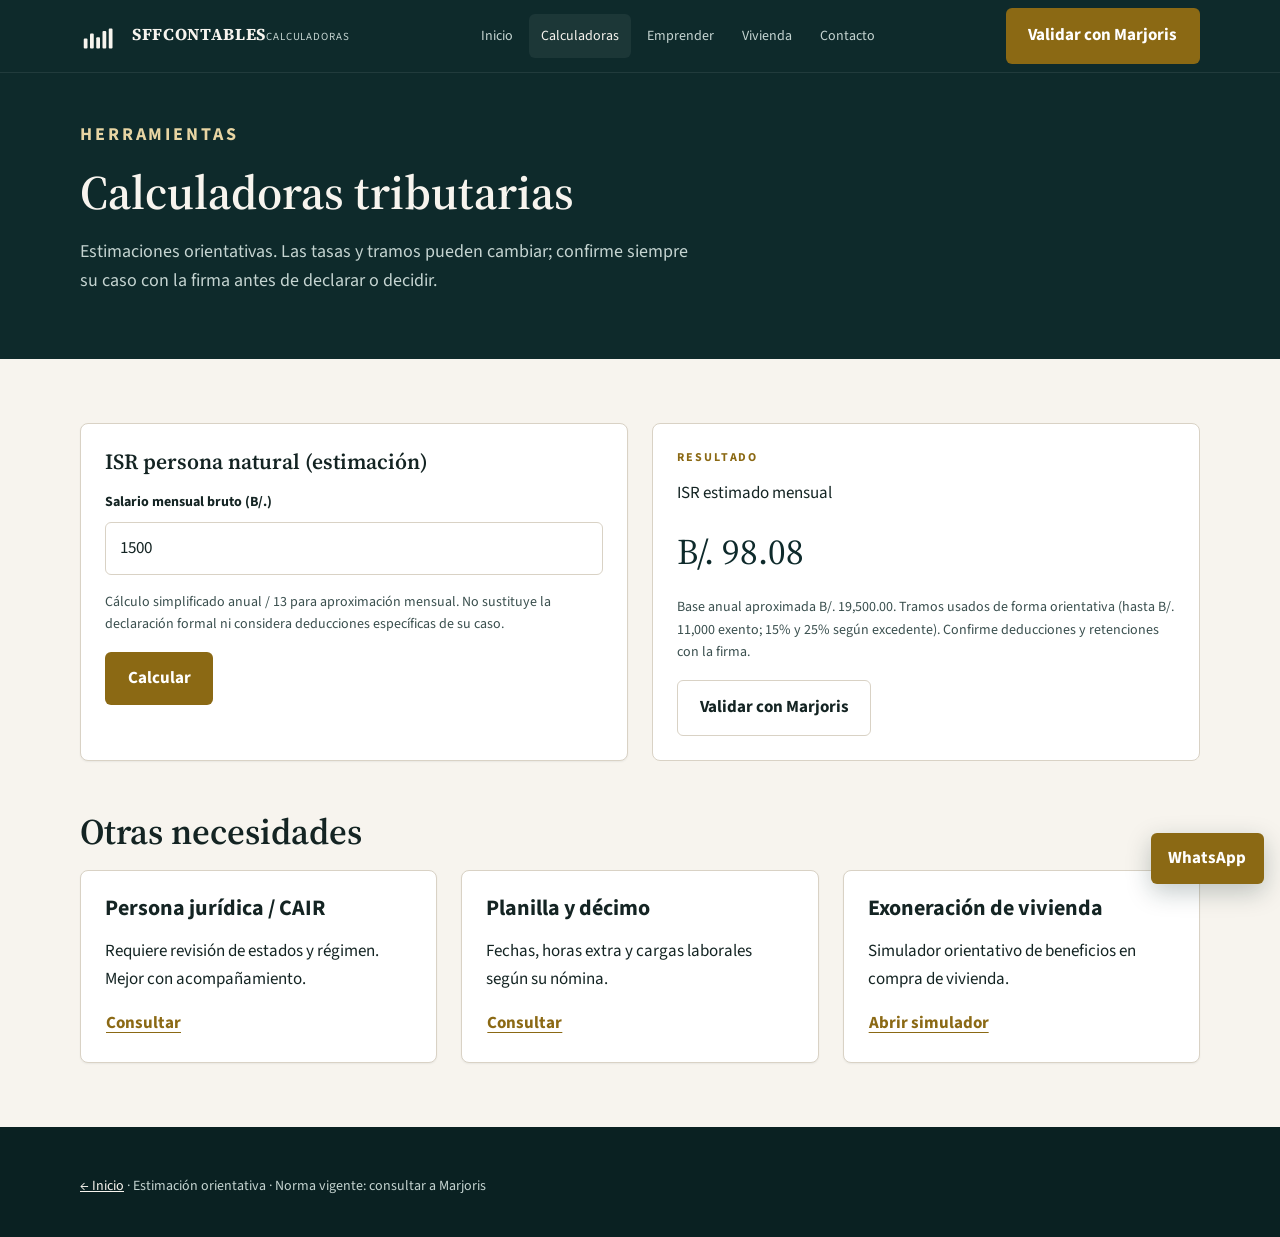
==== calculadoras.html @ c6497ec4 "feat: rediseño lean SFFContables con design system bosque+latón Home firma, herramientas satélite, d" ====
<!DOCTYPE html>
<html lang="es">
<head>
  <meta charset="utf-8">
  <meta name="viewport" content="width=device-width, initial-scale=1">
  <title>Calculadoras tributarias · SFFContables</title>
  <meta name="description" content="Estimaciones orientativas de ISR persona natural y planilla en Panamá. Valide su caso con SFFContables.">
  <meta name="theme-color" content="#0E2A2B">
  <link rel="canonical" href="https://www.sffcontables.com/calculadoras.html">
  <link rel="preconnect" href="https://fonts.googleapis.com">
  <link rel="preconnect" href="https://fonts.gstatic.com" crossorigin>
  <link href="https://fonts.googleapis.com/css2?family=Source+Sans+3:wght@400;600;700&family=Source+Serif+4:wght@600;700&display=swap" rel="stylesheet">
  <link rel="stylesheet" href="css/tokens.css">
  <link rel="stylesheet" href="css/base.css">
  <link rel="stylesheet" href="css/components.css">
</head>
<body>
  <header class="site-header">
    <div class="container site-header__inner">
      <a class="brand" href="index.html">
        <svg class="brand__mark" width="40" height="32" viewBox="0 0 64 48" aria-hidden="true"><rect x="6" y="28" width="6" height="16" rx="1.5" fill="#F7F4EE"/><rect x="16" y="20" width="6" height="24" rx="1.5" fill="#F7F4EE"/><rect x="26" y="26" width="6" height="18" rx="1.5" fill="#F7F4EE"/><rect x="36" y="16" width="6" height="28" rx="1.5" fill="#F7F4EE"/><rect x="46" y="12" width="6" height="32" rx="1.5" fill="#F7F4EE"/></svg>
        <span><span class="brand__name">SFFContables</span><span class="brand__tag">Calculadoras</span></span>
      </a>
      <button type="button" class="nav-toggle" id="menuBtn" aria-label="Abrir menú" aria-expanded="false" aria-controls="siteNav">☰</button>
      <nav id="siteNav" class="site-nav" aria-label="Principal">
        <a href="index.html">Inicio</a>
        <a href="calculadoras.html" aria-current="page">Calculadoras</a>
        <a href="emprender.html">Emprender</a>
        <a href="vivienda.html">Vivienda</a>
        <a href="index.html#contacto">Contacto</a>
      </nav>
      <a class="btn btn--primary header-cta" href="https://wa.me/50767387942?text=Hola%20Marjoris%2C%20quiero%20validar%20una%20estimaci%C3%B3n%20tributaria." target="_blank" rel="noopener">Validar con Marjoris</a>
    </div>
  </header>

  <main>
    <section class="hero" style="padding-block:3rem">
      <div class="container">
        <p class="eyebrow" style="color:var(--color-accent-soft)">Herramientas</p>
        <h1>Calculadoras tributarias</h1>
        <p>Estimaciones orientativas. Las tasas y tramos pueden cambiar; confirme siempre su caso con la firma antes de declarar o decidir.</p>
      </div>
    </section>

    <section class="section">
      <div class="container tool-shell">
        <div class="card">
          <h2 style="font-size:1.35rem">ISR persona natural (estimación)</h2>
          <div class="field">
            <label for="salario">Salario mensual bruto (B/.)</label>
            <input id="salario" class="nums" type="number" min="0" step="50" value="1500">
          </div>
          <p class="disclaimer">Cálculo simplificado anual / 13 para aproximación mensual. No sustituye la declaración formal ni considera deducciones específicas de su caso.</p>
          <button type="button" class="btn btn--primary" id="calcIsr">Calcular</button>
        </div>
        <div class="result-box">
          <p class="eyebrow">Resultado</p>
          <p>ISR estimado mensual</p>
          <p id="isrOut" class="nums">B/. —</p>
          <p id="isrDetail" class="disclaimer"></p>
          <a class="btn btn--ghost" href="https://wa.me/50767387942?text=Hola%20Marjoris%2C%20quiero%20validar%20mi%20estimaci%C3%B3n%20de%20ISR." target="_blank" rel="noopener">Validar con Marjoris</a>
        </div>
      </div>

      <div class="container" style="margin-top:var(--space-7)">
        <h2>Otras necesidades</h2>
        <div class="grid-3">
          <article class="card">
            <h3>Persona jurídica / CAIR</h3>
            <p>Requiere revisión de estados y régimen. Mejor con acompañamiento.</p>
            <a class="btn btn--text" href="https://wa.me/50767387942?text=Hola%20Marjoris%2C%20necesito%20orientaci%C3%B3n%20de%20ISR%20persona%20jur%C3%ADdica." target="_blank" rel="noopener">Consultar</a>
          </article>
          <article class="card">
            <h3>Planilla y décimo</h3>
            <p>Fechas, horas extra y cargas laborales según su nómina.</p>
            <a class="btn btn--text" href="https://wa.me/50767387942?text=Hola%20Marjoris%2C%20necesito%20ayuda%20con%20planilla." target="_blank" rel="noopener">Consultar</a>
          </article>
          <article class="card">
            <h3>Exoneración de vivienda</h3>
            <p>Simulador orientativo de beneficios en compra de vivienda.</p>
            <a class="btn btn--text" href="vivienda.html">Abrir simulador</a>
          </article>
        </div>
      </div>
    </section>
  </main>

  <footer class="site-footer">
    <div class="container">
      <p><a href="index.html">← Inicio</a> · Estimación orientativa · Norma vigente: consultar a Marjoris</p>
    </div>
  </footer>
  <a class="wa-fab" href="https://wa.me/50767387942" target="_blank" rel="noopener" aria-label="WhatsApp">WhatsApp</a>
  <script src="js/main.js" defer></script>
  <script>
    function formatB(n) {
      return "B/. " + n.toLocaleString("es-PA", { minimumFractionDigits: 2, maximumFractionDigits: 2 });
    }
    function isrAnual(renta) {
      if (renta <= 11000) return 0;
      if (renta <= 50000) return (renta - 11000) * 0.15;
      return 5850 + (renta - 50000) * 0.25;
    }
    function calc() {
      const mensual = Number(document.getElementById("salario").value) || 0;
      const anual = mensual * 13;
      const impuesto = isrAnual(anual);
      const mensualEq = impuesto / 13;
      document.getElementById("isrOut").textContent = formatB(mensualEq);
      document.getElementById("isrDetail").textContent =
        "Base anual aproximada " + formatB(anual) + ". Tramos usados de forma orientativa (hasta B/. 11,000 exento; 15% y 25% según excedente). Confirme deducciones y retenciones con la firma.";
    }
    document.getElementById("calcIsr").addEventListener("click", calc);
    document.getElementById("salario").addEventListener("change", calc);
    calc();
  </script>
</body>
</html>
---- css/tokens.css ----
:root {
  /* Alternativa 1 — Bosque institucional */
  --color-primary: #0e2a2b;
  --color-primary-deep: #0a2122;
  --color-primary-soft: #1c4646;
  --color-surface: #f7f4ee;
  --color-surface-elevated: #ffffff;
  --color-ink: #142423;
  --color-ink-muted: #3a4f4e;
  --color-ink-on-primary: #f7f4ee;
  --color-ink-on-primary-muted: #c5d4d1;
  --color-accent: #8b6914;
  --color-accent-hover: #6f5410;
  --color-accent-soft: #e8d5a3;
  --color-border: #d9d2c5;
  --color-success: #1b5e45;
  --color-warning: #8a5a00;
  --color-error: #9b2c2c;
  --color-focus: #8b6914;

  --font-serif: "Source Serif 4", Georgia, "Times New Roman", serif;
  --font-sans: "Source Sans 3", system-ui, -apple-system, "Segoe UI", sans-serif;

  --text-xs: 0.75rem;
  --text-sm: 0.875rem;
  --text-base: 1.0625rem;
  --text-md: 1.125rem;
  --text-lg: 1.375rem;
  --text-xl: 1.75rem;
  --text-2xl: 2.25rem;
  --text-3xl: 3rem;

  --leading-tight: 1.25;
  --leading-body: 1.6;
  --measure: 68ch;

  --space-1: 0.25rem;
  --space-2: 0.5rem;
  --space-3: 0.75rem;
  --space-4: 1rem;
  --space-5: 1.5rem;
  --space-6: 2rem;
  --space-7: 3rem;
  --space-8: 4rem;
  --space-9: 6rem;

  --radius-sm: 6px;
  --radius-md: 8px;
  --shadow-sm: 0 1px 2px rgba(14, 42, 43, 0.06);
  --container: 1120px;
  --header-h: 72px;
  --transition: 180ms ease;
}
---- css/base.css ----
*,
*::before,
*::after {
  box-sizing: border-box;
}

html {
  scroll-behavior: smooth;
}

@media (prefers-reduced-motion: reduce) {
  html {
    scroll-behavior: auto;
  }
  *,
  *::before,
  *::after {
    animation-duration: 0.01ms !important;
    animation-iteration-count: 1 !important;
    transition-duration: 0.01ms !important;
  }
}

body {
  margin: 0;
  font-family: var(--font-sans);
  font-size: var(--text-base);
  line-height: var(--leading-body);
  color: var(--color-ink);
  background: var(--color-surface);
  -webkit-font-smoothing: antialiased;
}

img {
  max-width: 100%;
  height: auto;
  display: block;
}

a {
  color: var(--color-accent);
}

a:hover {
  color: var(--color-accent-hover);
}

:focus-visible {
  outline: 2px solid var(--color-focus);
  outline-offset: 3px;
}

h1,
h2,
h3,
h4 {
  font-family: var(--font-serif);
  font-weight: 600;
  line-height: var(--leading-tight);
  color: var(--color-ink);
  margin: 0 0 var(--space-4);
}

h1 {
  font-size: clamp(2rem, 4vw, var(--text-3xl));
}

h2 {
  font-size: clamp(1.6rem, 3vw, var(--text-2xl));
}

h3 {
  font-size: clamp(1.2rem, 2vw, var(--text-lg));
  font-family: var(--font-sans);
  font-weight: 700;
}

p {
  margin: 0 0 var(--space-4);
  max-width: var(--measure);
}

.nums {
  font-variant-numeric: tabular-nums;
}

.container {
  width: min(100% - 2rem, var(--container));
  margin-inline: auto;
}

.section {
  padding: var(--space-8) 0;
}

.section--tight {
  padding: var(--space-7) 0;
}

.section--dark {
  background: var(--color-primary);
  color: var(--color-ink-on-primary);
}

.section--dark h1,
.section--dark h2,
.section--dark h3 {
  color: var(--color-ink-on-primary);
}

.section--dark p {
  color: var(--color-ink-on-primary-muted);
}

.eyebrow {
  font-size: var(--text-xs);
  letter-spacing: 0.16em;
  text-transform: uppercase;
  font-weight: 700;
  color: var(--color-accent);
  margin-bottom: var(--space-3);
}

.lede {
  font-size: var(--text-md);
  color: var(--color-ink-muted);
}

.sr-only {
  position: absolute;
  width: 1px;
  height: 1px;
  padding: 0;
  margin: -1px;
  overflow: hidden;
  clip: rect(0, 0, 0, 0);
  border: 0;
}

.disclaimer {
  font-size: var(--text-sm);
  color: var(--color-ink-muted);
  max-width: none;
}

.grid-2 {
  display: grid;
  gap: var(--space-5);
}

.grid-3 {
  display: grid;
  gap: var(--space-5);
}

.grid-4 {
  display: grid;
  gap: var(--space-4);
}

@media (min-width: 640px) {
  .grid-2 {
    grid-template-columns: 1fr 1fr;
  }
  .grid-4 {
    grid-template-columns: 1fr 1fr;
  }
}

@media (min-width: 900px) {
  .grid-3 {
    grid-template-columns: repeat(3, 1fr);
  }
  .grid-4 {
    grid-template-columns: repeat(4, 1fr);
  }
}
---- css/components.css ----
/* Header */
.site-header {
  position: sticky;
  top: 0;
  z-index: 40;
  background: var(--color-primary);
  color: var(--color-ink-on-primary);
  border-bottom: 1px solid rgba(255, 255, 255, 0.08);
}

.site-header__inner {
  display: flex;
  align-items: center;
  justify-content: space-between;
  gap: var(--space-4);
  min-height: var(--header-h);
}

.brand {
  display: flex;
  align-items: center;
  gap: var(--space-3);
  text-decoration: none;
  color: inherit;
}

.brand__mark {
  flex-shrink: 0;
}

.brand__name {
  font-family: var(--font-serif);
  font-size: 1.05rem;
  font-weight: 700;
  letter-spacing: 0.04em;
  text-transform: uppercase;
  line-height: 1.1;
}

.brand__tag {
  font-size: 0.68rem;
  letter-spacing: 0.08em;
  text-transform: uppercase;
  color: var(--color-ink-on-primary-muted);
}

.nav-toggle {
  display: inline-flex;
  align-items: center;
  justify-content: center;
  width: 44px;
  height: 44px;
  border: 1px solid rgba(255, 255, 255, 0.25);
  border-radius: 999px;
  background: transparent;
  color: var(--color-ink-on-primary);
  cursor: pointer;
}

.site-nav {
  display: none;
}

.site-nav.is-open {
  display: flex;
  flex-direction: column;
  gap: var(--space-2);
  position: absolute;
  left: 0;
  right: 0;
  top: var(--header-h);
  background: var(--color-primary-deep);
  padding: var(--space-4);
  border-bottom: 1px solid rgba(255, 255, 255, 0.08);
}

.site-nav a {
  color: var(--color-ink-on-primary-muted);
  text-decoration: none;
  padding: var(--space-3);
  border-radius: var(--radius-sm);
  min-height: 44px;
  display: flex;
  align-items: center;
}

.site-nav a:hover,
.site-nav a[aria-current="page"] {
  color: var(--color-ink-on-primary);
  background: rgba(255, 255, 255, 0.06);
}

.header-cta {
  display: none;
}

@media (min-width: 960px) {
  .nav-toggle {
    display: none;
  }
  .site-nav {
    display: flex;
    flex-direction: row;
    align-items: center;
    gap: var(--space-1);
    position: static;
    padding: 0;
    background: transparent;
    border: 0;
  }
  .site-nav a {
    padding: var(--space-2) var(--space-3);
    font-size: var(--text-sm);
  }
  .header-cta {
    display: inline-flex;
  }
}

/* Buttons */
.btn {
  display: inline-flex;
  align-items: center;
  justify-content: center;
  gap: var(--space-2);
  min-height: 48px;
  padding: 0.85rem 1.35rem;
  border-radius: var(--radius-sm);
  font-family: var(--font-sans);
  font-size: var(--text-base);
  font-weight: 700;
  text-decoration: none;
  border: 1px solid transparent;
  cursor: pointer;
  transition: background var(--transition), color var(--transition), border-color var(--transition), transform var(--transition);
}

.btn:active {
  transform: scale(0.98);
}

.btn:disabled,
.btn[aria-disabled="true"] {
  opacity: 0.45;
  pointer-events: none;
}

.btn--primary {
  background: var(--color-accent);
  color: #fff;
}

.btn--primary:hover {
  background: var(--color-accent-hover);
  color: #fff;
}

.btn--secondary {
  background: transparent;
  color: var(--color-ink-on-primary);
  border-color: rgba(247, 244, 238, 0.45);
}

.btn--secondary:hover {
  background: rgba(255, 255, 255, 0.08);
  color: #fff;
}

.btn--ghost {
  background: transparent;
  color: var(--color-ink);
  border-color: var(--color-border);
}

.btn--ghost:hover {
  border-color: var(--color-primary);
  color: var(--color-primary);
}

.btn--text {
  background: transparent;
  color: var(--color-accent);
  min-height: auto;
  padding: 0;
  text-decoration: underline;
  text-underline-offset: 4px;
  font-weight: 700;
}

.btn-row {
  display: flex;
  flex-wrap: wrap;
  gap: var(--space-3);
}

/* Cards */
.card {
  background: var(--color-surface-elevated);
  border: 1px solid var(--color-border);
  border-radius: var(--radius-md);
  padding: var(--space-5);
  box-shadow: var(--shadow-sm);
}

.card h3 {
  margin-top: 0;
}

.card p:last-child {
  margin-bottom: 0;
}

.card--dark {
  background: var(--color-primary-soft);
  border-color: transparent;
  color: var(--color-ink-on-primary);
}

.card--dark h3 {
  color: var(--color-ink-on-primary);
}

.card--dark p {
  color: var(--color-ink-on-primary-muted);
}

.badge {
  display: inline-flex;
  align-items: center;
  gap: var(--space-2);
  padding: 0.35rem 0.75rem;
  border-radius: var(--radius-sm);
  border: 1px solid var(--color-border);
  font-size: var(--text-sm);
  font-weight: 700;
  background: var(--color-surface-elevated);
}

.badge--accent {
  background: var(--color-accent-soft);
  border-color: transparent;
  color: var(--color-primary);
}

.trust-bar {
  display: grid;
  gap: var(--space-4);
  background: var(--color-primary-soft);
  color: var(--color-ink-on-primary);
  padding: var(--space-5) 0;
}

.trust-bar__item strong {
  display: block;
  font-family: var(--font-serif);
  font-size: var(--text-xl);
  font-variant-numeric: tabular-nums;
}

.trust-bar__item span {
  font-size: var(--text-sm);
  color: var(--color-ink-on-primary-muted);
}

@media (min-width: 700px) {
  .trust-bar {
    grid-template-columns: repeat(4, 1fr);
  }
}

/* Forms */
.field {
  display: flex;
  flex-direction: column;
  gap: var(--space-2);
  margin-bottom: var(--space-4);
}

.field label {
  font-size: var(--text-sm);
  font-weight: 700;
}

.field input,
.field select,
.field textarea {
  min-height: 48px;
  padding: 0.75rem 0.9rem;
  border: 1px solid var(--color-border);
  border-radius: var(--radius-sm);
  background: var(--color-surface-elevated);
  color: var(--color-ink);
  font: inherit;
}

.field textarea {
  min-height: 120px;
  resize: vertical;
}

.field input:focus-visible,
.field select:focus-visible,
.field textarea:focus-visible {
  border-color: var(--color-accent);
}

.field--error input,
.field--error select,
.field--error textarea {
  border-color: var(--color-error);
}

.field__error {
  color: var(--color-error);
  font-size: var(--text-sm);
}

/* Accordion */
.accordion {
  border-top: 1px solid var(--color-border);
}

.accordion__item {
  border-bottom: 1px solid var(--color-border);
}

.accordion__trigger {
  width: 100%;
  display: flex;
  justify-content: space-between;
  align-items: center;
  gap: var(--space-4);
  min-height: 56px;
  padding: var(--space-4) 0;
  background: transparent;
  border: 0;
  text-align: left;
  font: inherit;
  font-weight: 700;
  color: var(--color-ink);
  cursor: pointer;
}

.accordion__panel {
  display: none;
  padding: 0 0 var(--space-4);
  color: var(--color-ink-muted);
}

.accordion__panel.is-open {
  display: block;
}

/* Hero */
.hero {
  background: var(--color-primary);
  color: var(--color-ink-on-primary);
  padding: var(--space-8) 0 var(--space-7);
}

.hero__grid {
  display: grid;
  gap: var(--space-7);
  align-items: center;
}

@media (min-width: 900px) {
  .hero__grid {
    grid-template-columns: 1.15fr 0.85fr;
  }
}

.hero h1,
.hero h2,
.hero h3 {
  color: var(--color-ink-on-primary);
}

.hero h1 span {
  color: var(--color-accent-soft);
}

.hero p {
  color: var(--color-ink-on-primary-muted);
  font-size: var(--text-md);
  max-width: var(--measure);
}

.hero-panel {
  background: var(--color-primary-soft);
  border: 1px solid rgba(232, 213, 163, 0.25);
  border-radius: var(--radius-md);
  padding: var(--space-5);
}

.hero-panel__label {
  font-size: var(--text-xs);
  letter-spacing: 0.12em;
  text-transform: uppercase;
  color: var(--color-accent-soft);
  margin-bottom: var(--space-3);
}

.profile {
  display: flex;
  gap: var(--space-5);
  align-items: center;
  flex-wrap: wrap;
}

.profile img {
  width: 140px;
  height: 140px;
  object-fit: cover;
  border-radius: 50%;
  border: 2px solid var(--color-accent-soft);
}

/* Sticky WA */
.wa-fab {
  position: fixed;
  right: 1rem;
  bottom: 1rem;
  z-index: 50;
  display: inline-flex;
  align-items: center;
  gap: var(--space-2);
  min-height: 48px;
  padding: 0.75rem 1.1rem;
  background: var(--color-accent);
  color: #fff !important;
  text-decoration: none;
  font-weight: 700;
  border-radius: var(--radius-sm);
  box-shadow: 0 8px 24px rgba(14, 42, 43, 0.25);
}

.wa-fab:hover {
  background: var(--color-accent-hover);
  color: #fff !important;
}

/* Footer */
.site-footer {
  background: var(--color-primary-deep);
  color: var(--color-ink-on-primary-muted);
  padding: var(--space-7) 0 var(--space-5);
  font-size: var(--text-sm);
}

.site-footer a {
  color: var(--color-ink-on-primary);
}

.site-footer__grid {
  display: grid;
  gap: var(--space-5);
}

@media (min-width: 800px) {
  .site-footer__grid {
    grid-template-columns: 1.4fr 1fr 1fr;
  }
}

.site-footer h3 {
  color: var(--color-ink-on-primary);
  font-size: var(--text-base);
  margin-bottom: var(--space-3);
}

.site-footer ul {
  list-style: none;
  padding: 0;
  margin: 0;
}

.site-footer li {
  margin-bottom: var(--space-2);
}

.site-footer__legal {
  margin-top: var(--space-6);
  padding-top: var(--space-4);
  border-top: 1px solid rgba(255, 255, 255, 0.1);
}

/* Tool UI */
.tool-shell {
  display: grid;
  gap: var(--space-5);
}

@media (min-width: 900px) {
  .tool-shell {
    grid-template-columns: 1fr 1fr;
  }
}

.choice-card {
  text-align: left;
  width: 100%;
  background: var(--color-surface-elevated);
  border: 1px solid var(--color-border);
  border-radius: var(--radius-md);
  padding: var(--space-4);
  cursor: pointer;
  font: inherit;
  color: inherit;
  transition: border-color var(--transition), box-shadow var(--transition);
}

.choice-card:hover,
.choice-card.is-selected {
  border-color: var(--color-accent);
  box-shadow: var(--shadow-sm);
}

.choice-card strong {
  display: block;
  margin-bottom: var(--space-2);
}

.choice-card span {
  color: var(--color-ink-muted);
  font-size: var(--text-sm);
}

.result-box {
  background: var(--color-surface-elevated);
  border: 1px solid var(--color-border);
  border-radius: var(--radius-md);
  padding: var(--space-5);
}

.result-box .nums {
  font-size: var(--text-2xl);
  font-family: var(--font-serif);
  color: var(--color-primary);
}

.case-meta {
  font-size: var(--text-xs);
  letter-spacing: 0.1em;
  text-transform: uppercase;
  font-weight: 700;
  color: var(--color-ink-muted);
  margin-bottom: var(--space-2);
}

.plan-price {
  font-size: var(--text-sm);
  color: var(--color-ink-muted);
  margin-bottom: var(--space-4);
}
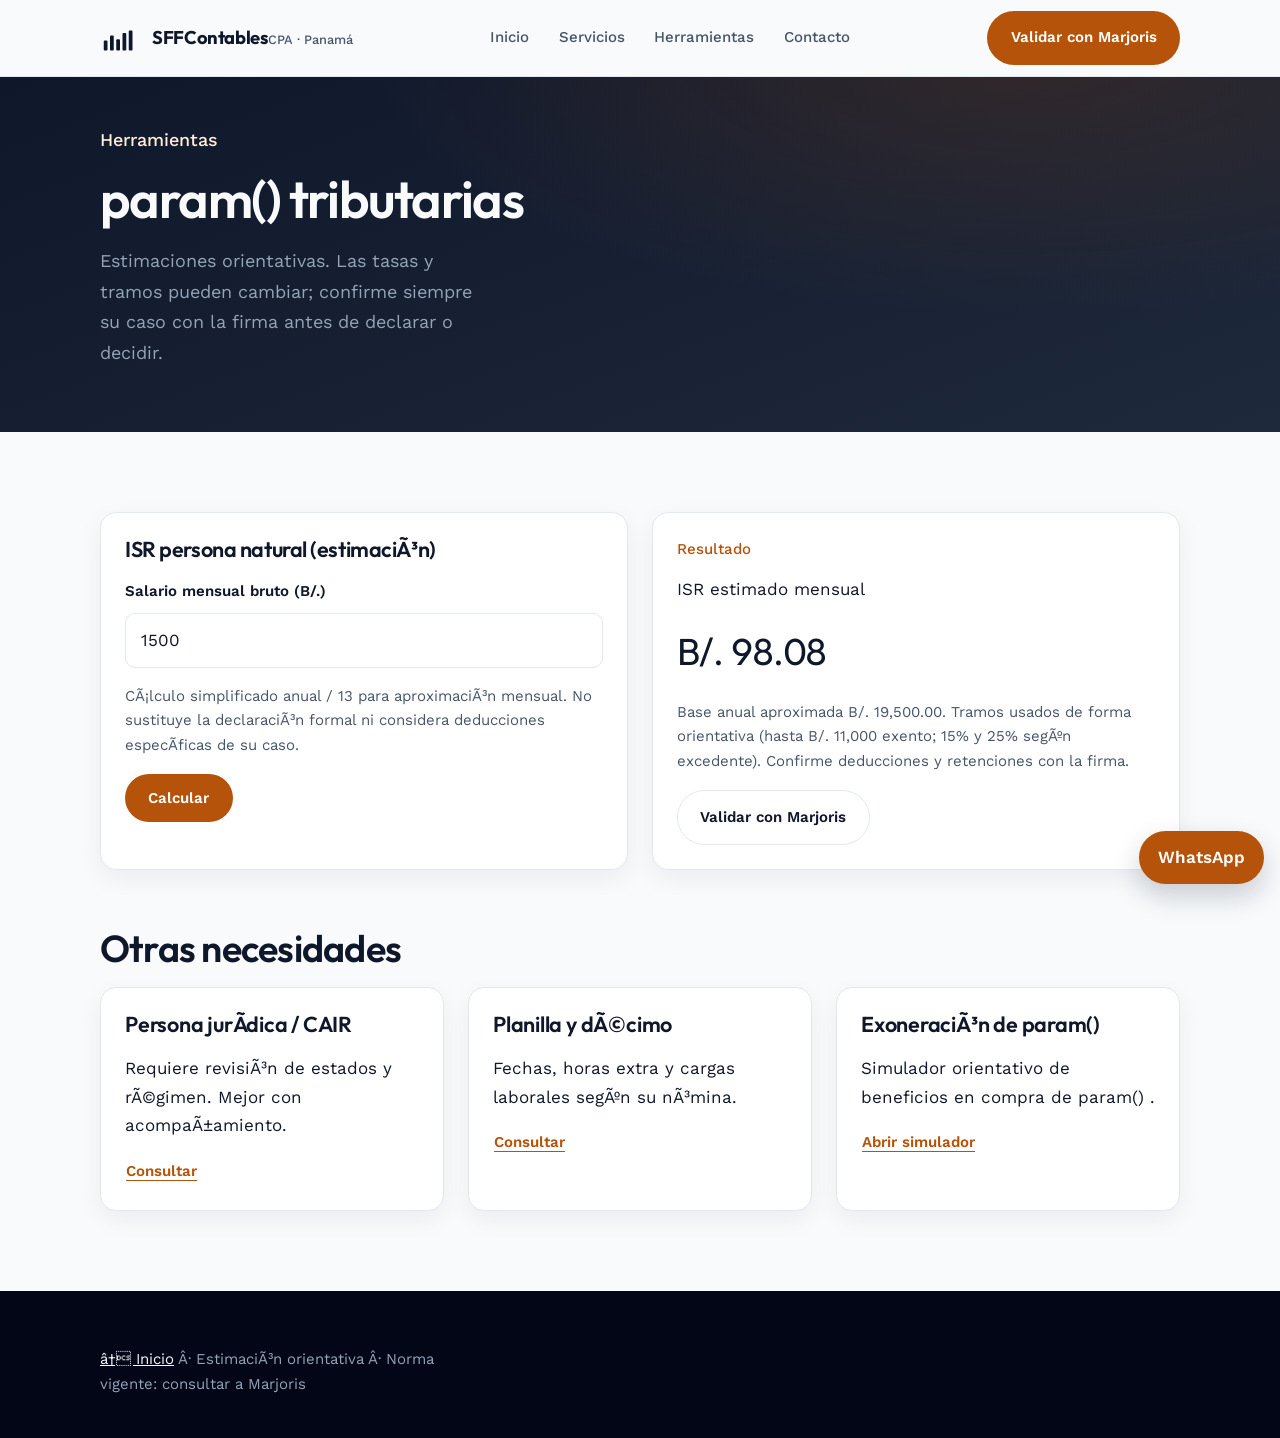
==== commit aeb001b7: "style: paleta marina moderna y tipografía menos densa Navy + ámbar (UI UX Pro Max), Outfit/Work Sans" ====
--- a/calculadoras.html
+++ b/calculadoras.html
@@ -1,15 +1,15 @@
-<!DOCTYPE html>
+﻿<!DOCTYPE html>
 <html lang="es">
 <head>
   <meta charset="utf-8">
   <meta name="viewport" content="width=device-width, initial-scale=1">
-  <title>Calculadoras tributarias · SFFContables</title>
-  <meta name="description" content="Estimaciones orientativas de ISR persona natural y planilla en Panamá. Valide su caso con SFFContables.">
-  <meta name="theme-color" content="#0E2A2B">
-  <link rel="canonical" href="https://www.sffcontables.com/calculadoras.html">
+  <title> param()  tributarias Â· SFFContables</title>
+  <meta name="description" content="Estimaciones orientativas de ISR persona natural y planilla en PanamÃ¡. Valide su caso con SFFContables.">
+  <meta name="theme-color" content="#0F172A">
+  <link rel="canonical" href="https://www.sffcontables.com/ param() .html">
   <link rel="preconnect" href="https://fonts.googleapis.com">
   <link rel="preconnect" href="https://fonts.gstatic.com" crossorigin>
-  <link href="https://fonts.googleapis.com/css2?family=Source+Sans+3:wght@400;600;700&family=Source+Serif+4:wght@600;700&display=swap" rel="stylesheet">
+  <link href="https://fonts.googleapis.com/css2?family=Outfit:wght@500;600;700&family=Work+Sans:wght@400;500;600&display=swap" rel="stylesheet">
   <link rel="stylesheet" href="css/tokens.css">
   <link rel="stylesheet" href="css/base.css">
   <link rel="stylesheet" href="css/components.css">
@@ -18,15 +18,14 @@
   <header class="site-header">
     <div class="container site-header__inner">
       <a class="brand" href="index.html">
-        <svg class="brand__mark" width="40" height="32" viewBox="0 0 64 48" aria-hidden="true"><rect x="6" y="28" width="6" height="16" rx="1.5" fill="#F7F4EE"/><rect x="16" y="20" width="6" height="24" rx="1.5" fill="#F7F4EE"/><rect x="26" y="26" width="6" height="18" rx="1.5" fill="#F7F4EE"/><rect x="36" y="16" width="6" height="28" rx="1.5" fill="#F7F4EE"/><rect x="46" y="12" width="6" height="32" rx="1.5" fill="#F7F4EE"/></svg>
-        <span><span class="brand__name">SFFContables</span><span class="brand__tag">Calculadoras</span></span>
+        <svg class="brand__mark" width="40" height="32" viewBox="0 0 64 48" aria-hidden="true"><rect x="6" y="28" width="6" height="16" rx="1.5" fill="#0F172A"/><rect x="16" y="20" width="6" height="24" rx="1.5" fill="#0F172A"/><rect x="26" y="26" width="6" height="18" rx="1.5" fill="#0F172A"/><rect x="36" y="16" width="6" height="28" rx="1.5" fill="#0F172A"/><rect x="46" y="12" width="6" height="32" rx="1.5" fill="#0F172A"/></svg>
+        <span><span class="brand__name">SFFContables</span><span class="brand__tag">CPA · Panamá</span></span>
       </a>
-      <button type="button" class="nav-toggle" id="menuBtn" aria-label="Abrir menú" aria-expanded="false" aria-controls="siteNav">☰</button>
+      <button type="button" class="nav-toggle" id="menuBtn" aria-label="Abrir menÃº" aria-expanded="false" aria-controls="siteNav">â˜°</button>
       <nav id="siteNav" class="site-nav" aria-label="Principal">
         <a href="index.html">Inicio</a>
-        <a href="calculadoras.html" aria-current="page">Calculadoras</a>
-        <a href="emprender.html">Emprender</a>
-        <a href="vivienda.html">Vivienda</a>
+        <a href="index.html#servicios">Servicios</a>
+        <a href="calculadoras.html">Herramientas</a>
         <a href="index.html#contacto">Contacto</a>
       </nav>
       <a class="btn btn--primary header-cta" href="https://wa.me/50767387942?text=Hola%20Marjoris%2C%20quiero%20validar%20una%20estimaci%C3%B3n%20tributaria." target="_blank" rel="noopener">Validar con Marjoris</a>
@@ -37,7 +36,7 @@
     <section class="hero" style="padding-block:3rem">
       <div class="container">
         <p class="eyebrow" style="color:var(--color-accent-soft)">Herramientas</p>
-        <h1>Calculadoras tributarias</h1>
+        <h1> param()  tributarias</h1>
         <p>Estimaciones orientativas. Las tasas y tramos pueden cambiar; confirme siempre su caso con la firma antes de declarar o decidir.</p>
       </div>
     </section>
@@ -45,18 +44,18 @@
     <section class="section">
       <div class="container tool-shell">
         <div class="card">
-          <h2 style="font-size:1.35rem">ISR persona natural (estimación)</h2>
+          <h2 style="font-size:1.35rem">ISR persona natural (estimaciÃ³n)</h2>
           <div class="field">
             <label for="salario">Salario mensual bruto (B/.)</label>
             <input id="salario" class="nums" type="number" min="0" step="50" value="1500">
           </div>
-          <p class="disclaimer">Cálculo simplificado anual / 13 para aproximación mensual. No sustituye la declaración formal ni considera deducciones específicas de su caso.</p>
+          <p class="disclaimer">CÃ¡lculo simplificado anual / 13 para aproximaciÃ³n mensual. No sustituye la declaraciÃ³n formal ni considera deducciones especÃ­ficas de su caso.</p>
           <button type="button" class="btn btn--primary" id="calcIsr">Calcular</button>
         </div>
         <div class="result-box">
           <p class="eyebrow">Resultado</p>
           <p>ISR estimado mensual</p>
-          <p id="isrOut" class="nums">B/. —</p>
+          <p id="isrOut" class="nums">B/. â€”</p>
           <p id="isrDetail" class="disclaimer"></p>
           <a class="btn btn--ghost" href="https://wa.me/50767387942?text=Hola%20Marjoris%2C%20quiero%20validar%20mi%20estimaci%C3%B3n%20de%20ISR." target="_blank" rel="noopener">Validar con Marjoris</a>
         </div>
@@ -66,19 +65,19 @@
         <h2>Otras necesidades</h2>
         <div class="grid-3">
           <article class="card">
-            <h3>Persona jurídica / CAIR</h3>
-            <p>Requiere revisión de estados y régimen. Mejor con acompañamiento.</p>
+            <h3>Persona jurÃ­dica / CAIR</h3>
+            <p>Requiere revisiÃ³n de estados y rÃ©gimen. Mejor con acompaÃ±amiento.</p>
             <a class="btn btn--text" href="https://wa.me/50767387942?text=Hola%20Marjoris%2C%20necesito%20orientaci%C3%B3n%20de%20ISR%20persona%20jur%C3%ADdica." target="_blank" rel="noopener">Consultar</a>
           </article>
           <article class="card">
-            <h3>Planilla y décimo</h3>
-            <p>Fechas, horas extra y cargas laborales según su nómina.</p>
+            <h3>Planilla y dÃ©cimo</h3>
+            <p>Fechas, horas extra y cargas laborales segÃºn su nÃ³mina.</p>
             <a class="btn btn--text" href="https://wa.me/50767387942?text=Hola%20Marjoris%2C%20necesito%20ayuda%20con%20planilla." target="_blank" rel="noopener">Consultar</a>
           </article>
           <article class="card">
-            <h3>Exoneración de vivienda</h3>
-            <p>Simulador orientativo de beneficios en compra de vivienda.</p>
-            <a class="btn btn--text" href="vivienda.html">Abrir simulador</a>
+            <h3>ExoneraciÃ³n de  param() </h3>
+            <p>Simulador orientativo de beneficios en compra de  param() .</p>
+            <a class="btn btn--text" href=" param() .html">Abrir simulador</a>
           </article>
         </div>
       </div>
@@ -87,7 +86,7 @@
 
   <footer class="site-footer">
     <div class="container">
-      <p><a href="index.html">← Inicio</a> · Estimación orientativa · Norma vigente: consultar a Marjoris</p>
+      <p><a href="index.html">â† Inicio</a> Â· EstimaciÃ³n orientativa Â· Norma vigente: consultar a Marjoris</p>
     </div>
   </footer>
   <a class="wa-fab" href="https://wa.me/50767387942" target="_blank" rel="noopener" aria-label="WhatsApp">WhatsApp</a>
@@ -108,7 +107,7 @@
       const mensualEq = impuesto / 13;
       document.getElementById("isrOut").textContent = formatB(mensualEq);
       document.getElementById("isrDetail").textContent =
-        "Base anual aproximada " + formatB(anual) + ". Tramos usados de forma orientativa (hasta B/. 11,000 exento; 15% y 25% según excedente). Confirme deducciones y retenciones con la firma.";
+        "Base anual aproximada " + formatB(anual) + ". Tramos usados de forma orientativa (hasta B/. 11,000 exento; 15% y 25% segÃºn excedente). Confirme deducciones y retenciones con la firma.";
     }
     document.getElementById("calcIsr").addEventListener("click", calc);
     document.getElementById("salario").addEventListener("change", calc);
@@ -116,3 +115,4 @@
   </script>
 </body>
 </html>
+
--- a/css/tokens.css
+++ b/css/tokens.css
@@ -1,38 +1,39 @@
 :root {
-  /* Alternativa 1 — Bosque institucional */
-  --color-primary: #0e2a2b;
-  --color-primary-deep: #0a2122;
-  --color-primary-soft: #1c4646;
-  --color-surface: #f7f4ee;
+  /* UI UX Pro Max — Authority navy + trust gold (moderno) */
+  --color-primary: #0f172a;
+  --color-primary-deep: #020617;
+  --color-primary-soft: #1e293b;
+  --color-surface: #f8fafc;
   --color-surface-elevated: #ffffff;
-  --color-ink: #142423;
-  --color-ink-muted: #3a4f4e;
-  --color-ink-on-primary: #f7f4ee;
-  --color-ink-on-primary-muted: #c5d4d1;
-  --color-accent: #8b6914;
-  --color-accent-hover: #6f5410;
-  --color-accent-soft: #e8d5a3;
-  --color-border: #d9d2c5;
-  --color-success: #1b5e45;
-  --color-warning: #8a5a00;
-  --color-error: #9b2c2c;
-  --color-focus: #8b6914;
+  --color-ink: #0f172a;
+  --color-ink-muted: #475569;
+  --color-ink-on-primary: #f8fafc;
+  --color-ink-on-primary-muted: #94a3b8;
+  --color-accent: #b45309;
+  --color-accent-hover: #92400e;
+  --color-accent-soft: #ffedd5;
+  --color-border: #e2e8f0;
+  --color-success: #047857;
+  --color-warning: #b45309;
+  --color-error: #dc2626;
+  --color-focus: #1e3a8a;
 
-  --font-serif: "Source Serif 4", Georgia, "Times New Roman", serif;
-  --font-sans: "Source Sans 3", system-ui, -apple-system, "Segoe UI", sans-serif;
+  --font-heading: "Outfit", system-ui, sans-serif;
+  --font-sans: "Work Sans", system-ui, -apple-system, "Segoe UI", sans-serif;
+  --font-serif: var(--font-heading);
 
-  --text-xs: 0.75rem;
-  --text-sm: 0.875rem;
+  --text-xs: 0.8125rem;
+  --text-sm: 0.9375rem;
   --text-base: 1.0625rem;
   --text-md: 1.125rem;
-  --text-lg: 1.375rem;
+  --text-lg: 1.35rem;
   --text-xl: 1.75rem;
-  --text-2xl: 2.25rem;
-  --text-3xl: 3rem;
+  --text-2xl: 2.35rem;
+  --text-3xl: 3.25rem;
 
-  --leading-tight: 1.25;
-  --leading-body: 1.6;
-  --measure: 68ch;
+  --leading-tight: 1.2;
+  --leading-body: 1.7;
+  --measure: 42ch;
 
   --space-1: 0.25rem;
   --space-2: 0.5rem;
@@ -40,14 +41,14 @@
   --space-4: 1rem;
   --space-5: 1.5rem;
   --space-6: 2rem;
-  --space-7: 3rem;
-  --space-8: 4rem;
-  --space-9: 6rem;
+  --space-7: 3.5rem;
+  --space-8: 5rem;
+  --space-9: 7rem;
 
-  --radius-sm: 6px;
-  --radius-md: 8px;
-  --shadow-sm: 0 1px 2px rgba(14, 42, 43, 0.06);
-  --container: 1120px;
-  --header-h: 72px;
-  --transition: 180ms ease;
-}+  --radius-sm: 10px;
+  --radius-md: 16px;
+  --shadow-sm: 0 8px 24px rgba(15, 23, 42, 0.06);
+  --container: 1080px;
+  --header-h: 76px;
+  --transition: 200ms ease;
+}
--- a/css/base.css
+++ b/css/base.css
@@ -46,7 +46,7 @@
 }
 
 :focus-visible {
-  outline: 2px solid var(--color-focus);
+  outline: 3px solid var(--color-focus);
   outline-offset: 3px;
 }
 
@@ -54,25 +54,27 @@
 h2,
 h3,
 h4 {
-  font-family: var(--font-serif);
+  font-family: var(--font-heading);
   font-weight: 600;
   line-height: var(--leading-tight);
+  letter-spacing: -0.02em;
   color: var(--color-ink);
   margin: 0 0 var(--space-4);
 }
 
 h1 {
-  font-size: clamp(2rem, 4vw, var(--text-3xl));
+  font-size: clamp(2.2rem, 5vw, var(--text-3xl));
+  letter-spacing: -0.03em;
 }
 
 h2 {
-  font-size: clamp(1.6rem, 3vw, var(--text-2xl));
+  font-size: clamp(1.65rem, 3.2vw, var(--text-2xl));
 }
 
 h3 {
-  font-size: clamp(1.2rem, 2vw, var(--text-lg));
-  font-family: var(--font-sans);
-  font-weight: 700;
+  font-size: clamp(1.15rem, 2vw, var(--text-lg));
+  font-weight: 600;
+  letter-spacing: -0.01em;
 }
 
 p {
@@ -85,7 +87,7 @@
 }
 
 .container {
-  width: min(100% - 2rem, var(--container));
+  width: min(100% - 2.5rem, var(--container));
   margin-inline: auto;
 }
 
@@ -112,11 +114,12 @@
   color: var(--color-ink-on-primary-muted);
 }
 
+/* Sin mayúsculas apretadas: etiqueta corta y legible */
 .eyebrow {
-  font-size: var(--text-xs);
-  letter-spacing: 0.16em;
-  text-transform: uppercase;
-  font-weight: 700;
+  font-size: var(--text-sm);
+  font-weight: 500;
+  letter-spacing: 0;
+  text-transform: none;
   color: var(--color-accent);
   margin-bottom: var(--space-3);
 }
@@ -124,6 +127,8 @@
 .lede {
   font-size: var(--text-md);
   color: var(--color-ink-muted);
+  max-width: 36ch;
+  line-height: 1.65;
 }
 
 .sr-only {
@@ -140,22 +145,15 @@
 .disclaimer {
   font-size: var(--text-sm);
   color: var(--color-ink-muted);
-  max-width: none;
+  max-width: 52ch;
+  line-height: 1.65;
 }
 
-.grid-2 {
+.grid-2,
+.grid-3,
+.grid-4 {
   display: grid;
   gap: var(--space-5);
-}
-
-.grid-3 {
-  display: grid;
-  gap: var(--space-5);
-}
-
-.grid-4 {
-  display: grid;
-  gap: var(--space-4);
 }
 
 @media (min-width: 640px) {
@@ -174,4 +172,4 @@
   .grid-4 {
     grid-template-columns: repeat(4, 1fr);
   }
-}+}
--- a/css/components.css
+++ b/css/components.css
@@ -1,11 +1,12 @@
-/* Header */
+/* Header — moderno, limpio */
 .site-header {
   position: sticky;
   top: 0;
   z-index: 40;
-  background: var(--color-primary);
-  color: var(--color-ink-on-primary);
-  border-bottom: 1px solid rgba(255, 255, 255, 0.08);
+  background: rgba(248, 250, 252, 0.92);
+  backdrop-filter: blur(12px);
+  border-bottom: 1px solid var(--color-border);
+  color: var(--color-ink);
 }
 
 .site-header__inner {
@@ -29,19 +30,19 @@
 }
 
 .brand__name {
-  font-family: var(--font-serif);
-  font-size: 1.05rem;
+  font-family: var(--font-heading);
+  font-size: 1.15rem;
   font-weight: 700;
-  letter-spacing: 0.04em;
-  text-transform: uppercase;
-  line-height: 1.1;
+  letter-spacing: -0.02em;
+  line-height: 1.15;
 }
 
 .brand__tag {
-  font-size: 0.68rem;
-  letter-spacing: 0.08em;
-  text-transform: uppercase;
-  color: var(--color-ink-on-primary-muted);
+  font-size: 0.8rem;
+  font-weight: 500;
+  letter-spacing: 0;
+  text-transform: none;
+  color: var(--color-ink-muted);
 }
 
 .nav-toggle {
@@ -50,10 +51,10 @@
   justify-content: center;
   width: 44px;
   height: 44px;
-  border: 1px solid rgba(255, 255, 255, 0.25);
+  border: 1px solid var(--color-border);
   border-radius: 999px;
-  background: transparent;
-  color: var(--color-ink-on-primary);
+  background: var(--color-surface-elevated);
+  color: var(--color-ink);
   cursor: pointer;
 }
 
@@ -64,37 +65,39 @@
 .site-nav.is-open {
   display: flex;
   flex-direction: column;
-  gap: var(--space-2);
+  gap: var(--space-1);
   position: absolute;
   left: 0;
   right: 0;
   top: var(--header-h);
-  background: var(--color-primary-deep);
+  background: var(--color-surface-elevated);
   padding: var(--space-4);
-  border-bottom: 1px solid rgba(255, 255, 255, 0.08);
+  border-bottom: 1px solid var(--color-border);
+  box-shadow: var(--shadow-sm);
 }
 
 .site-nav a {
-  color: var(--color-ink-on-primary-muted);
+  color: var(--color-ink-muted);
   text-decoration: none;
-  padding: var(--space-3);
+  padding: var(--space-3) var(--space-3);
   border-radius: var(--radius-sm);
   min-height: 44px;
   display: flex;
   align-items: center;
+  font-weight: 500;
 }
 
 .site-nav a:hover,
 .site-nav a[aria-current="page"] {
-  color: var(--color-ink-on-primary);
-  background: rgba(255, 255, 255, 0.06);
+  color: var(--color-ink);
+  background: var(--color-accent-soft);
 }
 
 .header-cta {
   display: none;
 }
 
-@media (min-width: 960px) {
+@media (min-width: 900px) {
   .nav-toggle {
     display: none;
   }
@@ -102,14 +105,15 @@
     display: flex;
     flex-direction: row;
     align-items: center;
-    gap: var(--space-1);
+    gap: 0.15rem;
     position: static;
     padding: 0;
     background: transparent;
     border: 0;
+    box-shadow: none;
   }
   .site-nav a {
-    padding: var(--space-2) var(--space-3);
+    padding: 0.5rem 0.85rem;
     font-size: var(--text-sm);
   }
   .header-cta {
@@ -124,11 +128,12 @@
   justify-content: center;
   gap: var(--space-2);
   min-height: 48px;
-  padding: 0.85rem 1.35rem;
-  border-radius: var(--radius-sm);
+  padding: 0.85rem 1.4rem;
+  border-radius: 999px;
   font-family: var(--font-sans);
-  font-size: var(--text-base);
-  font-weight: 700;
+  font-size: var(--text-sm);
+  font-weight: 600;
+  letter-spacing: 0;
   text-decoration: none;
   border: 1px solid transparent;
   cursor: pointer;
@@ -158,7 +163,7 @@
 .btn--secondary {
   background: transparent;
   color: var(--color-ink-on-primary);
-  border-color: rgba(247, 244, 238, 0.45);
+  border-color: rgba(248, 250, 252, 0.35);
 }
 
 .btn--secondary:hover {
@@ -167,14 +172,13 @@
 }
 
 .btn--ghost {
-  background: transparent;
+  background: var(--color-surface-elevated);
   color: var(--color-ink);
   border-color: var(--color-border);
 }
 
 .btn--ghost:hover {
   border-color: var(--color-primary);
-  color: var(--color-primary);
 }
 
 .btn--text {
@@ -182,9 +186,10 @@
   color: var(--color-accent);
   min-height: auto;
   padding: 0;
+  border-radius: 0;
   text-decoration: underline;
   text-underline-offset: 4px;
-  font-weight: 700;
+  font-weight: 600;
 }
 
 .btn-row {
@@ -206,6 +211,10 @@
   margin-top: 0;
 }
 
+.card p {
+  max-width: none;
+}
+
 .card p:last-child {
   margin-bottom: 0;
 }
@@ -228,44 +237,44 @@
   display: inline-flex;
   align-items: center;
   gap: var(--space-2);
-  padding: 0.35rem 0.75rem;
-  border-radius: var(--radius-sm);
+  padding: 0.4rem 0.85rem;
+  border-radius: 999px;
   border: 1px solid var(--color-border);
   font-size: var(--text-sm);
-  font-weight: 700;
+  font-weight: 500;
+  letter-spacing: 0;
   background: var(--color-surface-elevated);
 }
 
 .badge--accent {
   background: var(--color-accent-soft);
   border-color: transparent;
-  color: var(--color-primary);
+  color: var(--color-accent-hover);
 }
 
 .trust-bar {
-  display: grid;
-  gap: var(--space-4);
-  background: var(--color-primary-soft);
-  color: var(--color-ink-on-primary);
-  padding: var(--space-5) 0;
+  background: var(--color-surface-elevated);
+  border-block: 1px solid var(--color-border);
+  padding: var(--space-6) 0;
+  color: var(--color-ink);
 }
 
 .trust-bar__item strong {
   display: block;
-  font-family: var(--font-serif);
+  font-family: var(--font-heading);
   font-size: var(--text-xl);
+  font-weight: 700;
+  letter-spacing: -0.02em;
   font-variant-numeric: tabular-nums;
+  margin-bottom: 0.35rem;
 }
 
 .trust-bar__item span {
   font-size: var(--text-sm);
-  color: var(--color-ink-on-primary-muted);
-}
-
-@media (min-width: 700px) {
-  .trust-bar {
-    grid-template-columns: repeat(4, 1fr);
-  }
+  color: var(--color-ink-muted);
+  line-height: 1.45;
+  display: block;
+  max-width: 16ch;
 }
 
 /* Forms */
@@ -278,14 +287,14 @@
 
 .field label {
   font-size: var(--text-sm);
-  font-weight: 700;
+  font-weight: 600;
 }
 
 .field input,
 .field select,
 .field textarea {
   min-height: 48px;
-  padding: 0.75rem 0.9rem;
+  padding: 0.75rem 0.95rem;
   border: 1px solid var(--color-border);
   border-radius: var(--radius-sm);
   background: var(--color-surface-elevated);
@@ -301,7 +310,7 @@
 .field input:focus-visible,
 .field select:focus-visible,
 .field textarea:focus-visible {
-  border-color: var(--color-accent);
+  border-color: var(--color-focus);
 }
 
 .field--error input,
@@ -330,13 +339,13 @@
   justify-content: space-between;
   align-items: center;
   gap: var(--space-4);
-  min-height: 56px;
+  min-height: 64px;
   padding: var(--space-4) 0;
   background: transparent;
   border: 0;
   text-align: left;
   font: inherit;
-  font-weight: 700;
+  font-weight: 600;
   color: var(--color-ink);
   cursor: pointer;
 }
@@ -347,13 +356,19 @@
   color: var(--color-ink-muted);
 }
 
+.accordion__panel p {
+  max-width: 48ch;
+}
+
 .accordion__panel.is-open {
   display: block;
 }
 
 /* Hero */
 .hero {
-  background: var(--color-primary);
+  background:
+    radial-gradient(1200px 500px at 80% -10%, rgba(180, 83, 9, 0.18), transparent 55%),
+    linear-gradient(160deg, #0f172a 0%, #1e293b 100%);
   color: var(--color-ink-on-primary);
   padding: var(--space-8) 0 var(--space-7);
 }
@@ -366,7 +381,8 @@
 
 @media (min-width: 900px) {
   .hero__grid {
-    grid-template-columns: 1.15fr 0.85fr;
+    grid-template-columns: 1.2fr 0.8fr;
+    gap: var(--space-8);
   }
 }
 
@@ -377,27 +393,29 @@
 }
 
 .hero h1 span {
-  color: var(--color-accent-soft);
+  color: #fdba74;
 }
 
 .hero p {
   color: var(--color-ink-on-primary-muted);
   font-size: var(--text-md);
-  max-width: var(--measure);
+  max-width: 34ch;
 }
 
 .hero-panel {
-  background: var(--color-primary-soft);
-  border: 1px solid rgba(232, 213, 163, 0.25);
+  background: rgba(255, 255, 255, 0.06);
+  border: 1px solid rgba(255, 255, 255, 0.12);
   border-radius: var(--radius-md);
   padding: var(--space-5);
+  backdrop-filter: blur(8px);
 }
 
 .hero-panel__label {
-  font-size: var(--text-xs);
-  letter-spacing: 0.12em;
-  text-transform: uppercase;
-  color: var(--color-accent-soft);
+  font-size: var(--text-sm);
+  font-weight: 500;
+  letter-spacing: 0;
+  text-transform: none;
+  color: #fdba74;
   margin-bottom: var(--space-3);
 }
 
@@ -409,11 +427,11 @@
 }
 
 .profile img {
-  width: 140px;
-  height: 140px;
+  width: 120px;
+  height: 120px;
   object-fit: cover;
   border-radius: 50%;
-  border: 2px solid var(--color-accent-soft);
+  border: 3px solid var(--color-accent-soft);
 }
 
 /* Sticky WA */
@@ -426,13 +444,13 @@
   align-items: center;
   gap: var(--space-2);
   min-height: 48px;
-  padding: 0.75rem 1.1rem;
+  padding: 0.75rem 1.2rem;
   background: var(--color-accent);
   color: #fff !important;
   text-decoration: none;
-  font-weight: 700;
-  border-radius: var(--radius-sm);
-  box-shadow: 0 8px 24px rgba(14, 42, 43, 0.25);
+  font-weight: 600;
+  border-radius: 999px;
+  box-shadow: 0 12px 28px rgba(15, 23, 42, 0.2);
 }
 
 .wa-fab:hover {
@@ -485,7 +503,11 @@
   border-top: 1px solid rgba(255, 255, 255, 0.1);
 }
 
-/* Tool UI */
+.site-footer__legal p {
+  max-width: 70ch;
+}
+
+/* Tools */
 .tool-shell {
   display: grid;
   gap: var(--space-5);
@@ -519,6 +541,7 @@
 .choice-card strong {
   display: block;
   margin-bottom: var(--space-2);
+  font-family: var(--font-heading);
 }
 
 .choice-card span {
@@ -531,25 +554,33 @@
   border: 1px solid var(--color-border);
   border-radius: var(--radius-md);
   padding: var(--space-5);
+  box-shadow: var(--shadow-sm);
 }
 
 .result-box .nums {
   font-size: var(--text-2xl);
-  font-family: var(--font-serif);
+  font-family: var(--font-heading);
   color: var(--color-primary);
+  letter-spacing: -0.02em;
 }
 
 .case-meta {
-  font-size: var(--text-xs);
-  letter-spacing: 0.1em;
-  text-transform: uppercase;
-  font-weight: 700;
-  color: var(--color-ink-muted);
+  font-size: var(--text-sm);
+  font-weight: 500;
+  letter-spacing: 0;
+  text-transform: none;
+  color: var(--color-accent);
   margin-bottom: var(--space-2);
 }
 
 .plan-price {
   font-size: var(--text-sm);
-  color: var(--color-ink-muted);
+  color: var(--color-ink-on-primary-muted);
   margin-bottom: var(--space-4);
-}+}
+
+.filter-btn.is-active {
+  border-color: var(--color-accent);
+  background: var(--color-accent-soft);
+  color: var(--color-accent-hover);
+}
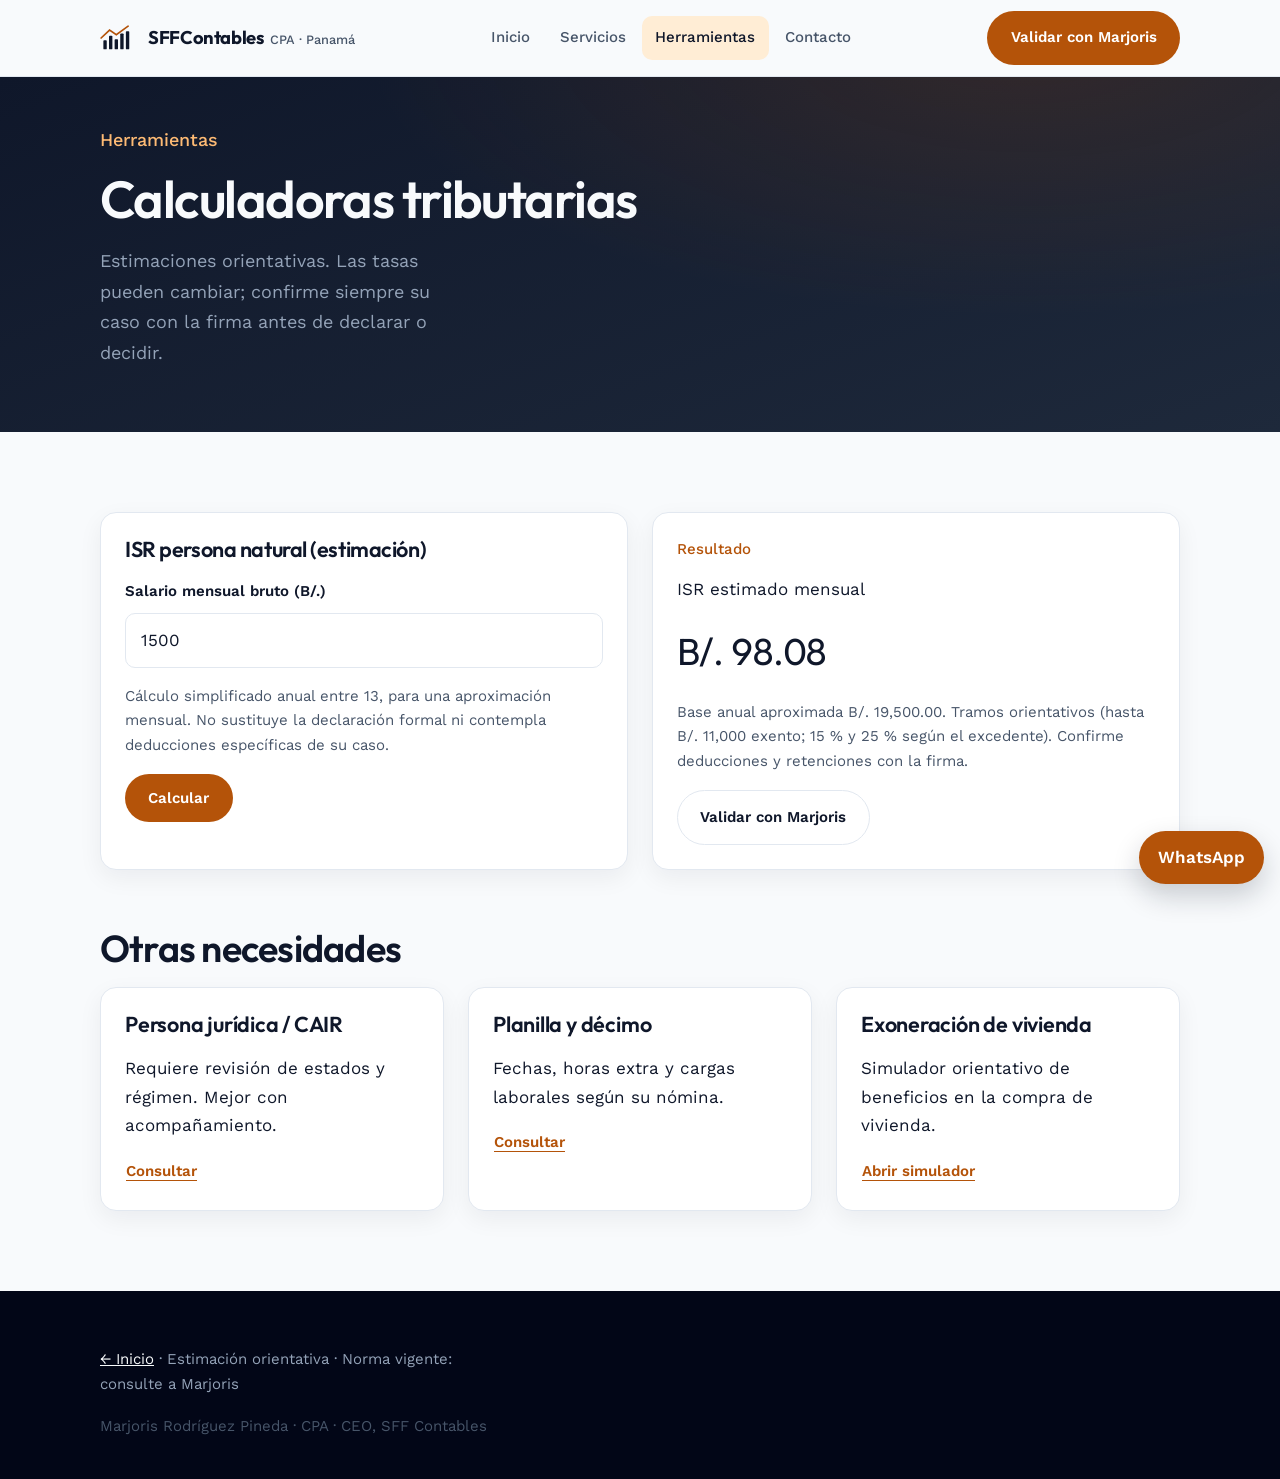
==== commit e00e6af0: "fix: ortografía, encoding y cargo CPA · CEO de Marjoris Repara páginas satélite corruptas, unifica e" ====
--- a/calculadoras.html
+++ b/calculadoras.html
@@ -3,10 +3,10 @@
 <head>
   <meta charset="utf-8">
   <meta name="viewport" content="width=device-width, initial-scale=1">
-  <title> param()  tributarias Â· SFFContables</title>
-  <meta name="description" content="Estimaciones orientativas de ISR persona natural y planilla en PanamÃ¡. Valide su caso con SFFContables.">
+  <title>Calculadoras tributarias · SFFContables</title>
+  <meta name="description" content="Estimaciones orientativas de ISR para persona natural en Panamá. Valide su caso con Marjoris Rodríguez Pineda, CPA y CEO de SFF Contables.">
   <meta name="theme-color" content="#0F172A">
-  <link rel="canonical" href="https://www.sffcontables.com/ param() .html">
+  <link rel="canonical" href="https://www.sffcontables.com/calculadoras.html">
   <link rel="preconnect" href="https://fonts.googleapis.com">
   <link rel="preconnect" href="https://fonts.gstatic.com" crossorigin>
   <link href="https://fonts.googleapis.com/css2?family=Outfit:wght@500;600;700&family=Work+Sans:wght@400;500;600&display=swap" rel="stylesheet">
@@ -17,15 +17,27 @@
 <body>
   <header class="site-header">
     <div class="container site-header__inner">
-      <a class="brand" href="index.html">
-        <svg class="brand__mark" width="40" height="32" viewBox="0 0 64 48" aria-hidden="true"><rect x="6" y="28" width="6" height="16" rx="1.5" fill="#0F172A"/><rect x="16" y="20" width="6" height="24" rx="1.5" fill="#0F172A"/><rect x="26" y="26" width="6" height="18" rx="1.5" fill="#0F172A"/><rect x="36" y="16" width="6" height="28" rx="1.5" fill="#0F172A"/><rect x="46" y="12" width="6" height="32" rx="1.5" fill="#0F172A"/></svg>
-        <span><span class="brand__name">SFFContables</span><span class="brand__tag">CPA · Panamá</span></span>
+      <a class="brand" href="index.html" aria-label="SFFContables inicio">
+        <svg class="brand__mark" width="36" height="28" viewBox="0 0 64 48" aria-hidden="true">
+          <rect x="6" y="28" width="6" height="16" rx="1.5" fill="#0F172A"/>
+          <rect x="16" y="20" width="6" height="24" rx="1.5" fill="#0F172A"/>
+          <rect x="26" y="26" width="6" height="18" rx="1.5" fill="#0F172A"/>
+          <rect x="36" y="16" width="6" height="28" rx="1.5" fill="#0F172A"/>
+          <rect x="46" y="12" width="6" height="32" rx="1.5" fill="#0F172A"/>
+          <polyline points="2,24 17,10 29,18 50,3" fill="none" stroke="#B45309" stroke-width="3" stroke-linecap="round"/>
+        </svg>
+        <span>
+          <span class="brand__name">SFFContables</span>
+          <span class="brand__tag">CPA · Panamá</span>
+        </span>
       </a>
-      <button type="button" class="nav-toggle" id="menuBtn" aria-label="Abrir menÃº" aria-expanded="false" aria-controls="siteNav">â˜°</button>
+      <button type="button" class="nav-toggle" id="menuBtn" aria-label="Abrir menú" aria-expanded="false" aria-controls="siteNav">
+        <svg width="22" height="22" viewBox="0 0 24 24" fill="none" stroke="currentColor" stroke-width="2" aria-hidden="true"><path d="M4 7h16M4 12h16M4 17h16"/></svg>
+      </button>
       <nav id="siteNav" class="site-nav" aria-label="Principal">
         <a href="index.html">Inicio</a>
         <a href="index.html#servicios">Servicios</a>
-        <a href="calculadoras.html">Herramientas</a>
+        <a href="calculadoras.html" aria-current="page">Herramientas</a>
         <a href="index.html#contacto">Contacto</a>
       </nav>
       <a class="btn btn--primary header-cta" href="https://wa.me/50767387942?text=Hola%20Marjoris%2C%20quiero%20validar%20una%20estimaci%C3%B3n%20tributaria." target="_blank" rel="noopener">Validar con Marjoris</a>
@@ -35,27 +47,27 @@
   <main>
     <section class="hero" style="padding-block:3rem">
       <div class="container">
-        <p class="eyebrow" style="color:var(--color-accent-soft)">Herramientas</p>
-        <h1> param()  tributarias</h1>
-        <p>Estimaciones orientativas. Las tasas y tramos pueden cambiar; confirme siempre su caso con la firma antes de declarar o decidir.</p>
+        <p class="eyebrow" style="color:#fdba74">Herramientas</p>
+        <h1>Calculadoras tributarias</h1>
+        <p>Estimaciones orientativas. Las tasas pueden cambiar; confirme siempre su caso con la firma antes de declarar o decidir.</p>
       </div>
     </section>
 
     <section class="section">
       <div class="container tool-shell">
         <div class="card">
-          <h2 style="font-size:1.35rem">ISR persona natural (estimaciÃ³n)</h2>
+          <h2 style="font-size:1.35rem">ISR persona natural (estimación)</h2>
           <div class="field">
             <label for="salario">Salario mensual bruto (B/.)</label>
             <input id="salario" class="nums" type="number" min="0" step="50" value="1500">
           </div>
-          <p class="disclaimer">CÃ¡lculo simplificado anual / 13 para aproximaciÃ³n mensual. No sustituye la declaraciÃ³n formal ni considera deducciones especÃ­ficas de su caso.</p>
+          <p class="disclaimer">Cálculo simplificado anual entre 13, para una aproximación mensual. No sustituye la declaración formal ni contempla deducciones específicas de su caso.</p>
           <button type="button" class="btn btn--primary" id="calcIsr">Calcular</button>
         </div>
         <div class="result-box">
           <p class="eyebrow">Resultado</p>
           <p>ISR estimado mensual</p>
-          <p id="isrOut" class="nums">B/. â€”</p>
+          <p id="isrOut" class="nums">B/. —</p>
           <p id="isrDetail" class="disclaimer"></p>
           <a class="btn btn--ghost" href="https://wa.me/50767387942?text=Hola%20Marjoris%2C%20quiero%20validar%20mi%20estimaci%C3%B3n%20de%20ISR." target="_blank" rel="noopener">Validar con Marjoris</a>
         </div>
@@ -65,19 +77,19 @@
         <h2>Otras necesidades</h2>
         <div class="grid-3">
           <article class="card">
-            <h3>Persona jurÃ­dica / CAIR</h3>
-            <p>Requiere revisiÃ³n de estados y rÃ©gimen. Mejor con acompaÃ±amiento.</p>
+            <h3>Persona jurídica / CAIR</h3>
+            <p>Requiere revisión de estados y régimen. Mejor con acompañamiento.</p>
             <a class="btn btn--text" href="https://wa.me/50767387942?text=Hola%20Marjoris%2C%20necesito%20orientaci%C3%B3n%20de%20ISR%20persona%20jur%C3%ADdica." target="_blank" rel="noopener">Consultar</a>
           </article>
           <article class="card">
-            <h3>Planilla y dÃ©cimo</h3>
-            <p>Fechas, horas extra y cargas laborales segÃºn su nÃ³mina.</p>
+            <h3>Planilla y décimo</h3>
+            <p>Fechas, horas extra y cargas laborales según su nómina.</p>
             <a class="btn btn--text" href="https://wa.me/50767387942?text=Hola%20Marjoris%2C%20necesito%20ayuda%20con%20planilla." target="_blank" rel="noopener">Consultar</a>
           </article>
           <article class="card">
-            <h3>ExoneraciÃ³n de  param() </h3>
-            <p>Simulador orientativo de beneficios en compra de  param() .</p>
-            <a class="btn btn--text" href=" param() .html">Abrir simulador</a>
+            <h3>Exoneración de vivienda</h3>
+            <p>Simulador orientativo de beneficios en la compra de vivienda.</p>
+            <a class="btn btn--text" href="vivienda.html">Abrir simulador</a>
           </article>
         </div>
       </div>
@@ -86,7 +98,8 @@
 
   <footer class="site-footer">
     <div class="container">
-      <p><a href="index.html">â† Inicio</a> Â· EstimaciÃ³n orientativa Â· Norma vigente: consultar a Marjoris</p>
+      <p><a href="index.html">← Inicio</a> · Estimación orientativa · Norma vigente: consulte a Marjoris</p>
+      <p class="disclaimer">Marjoris Rodríguez Pineda · CPA · CEO, SFF Contables</p>
     </div>
   </footer>
   <a class="wa-fab" href="https://wa.me/50767387942" target="_blank" rel="noopener" aria-label="WhatsApp">WhatsApp</a>
@@ -107,7 +120,7 @@
       const mensualEq = impuesto / 13;
       document.getElementById("isrOut").textContent = formatB(mensualEq);
       document.getElementById("isrDetail").textContent =
-        "Base anual aproximada " + formatB(anual) + ". Tramos usados de forma orientativa (hasta B/. 11,000 exento; 15% y 25% segÃºn excedente). Confirme deducciones y retenciones con la firma.";
+        "Base anual aproximada " + formatB(anual) + ". Tramos orientativos (hasta B/. 11,000 exento; 15 % y 25 % según el excedente). Confirme deducciones y retenciones con la firma.";
     }
     document.getElementById("calcIsr").addEventListener("click", calc);
     document.getElementById("salario").addEventListener("change", calc);
@@ -115,4 +128,3 @@
   </script>
 </body>
 </html>
-
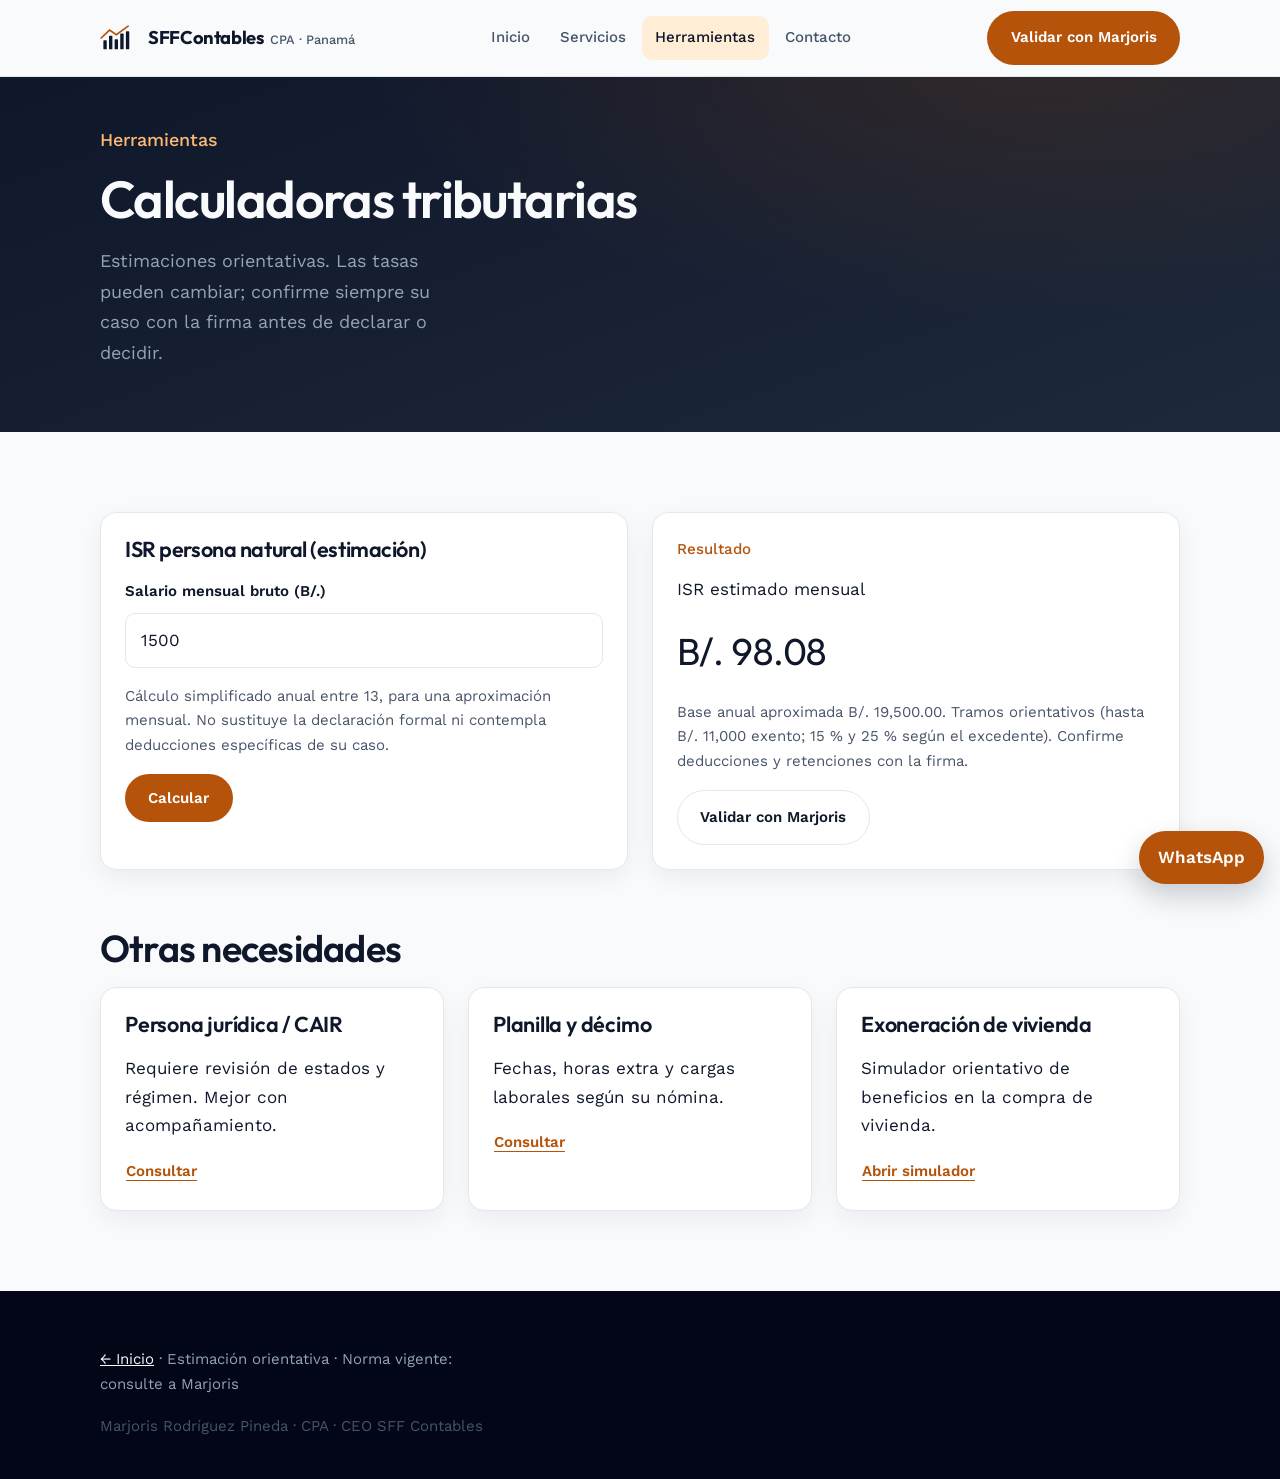
==== commit b04eb47a: "fix: unifica cargo CPA · CEO SFF Contables en todo el sitio" ====
--- a/calculadoras.html
+++ b/calculadoras.html
@@ -4,7 +4,7 @@
   <meta charset="utf-8">
   <meta name="viewport" content="width=device-width, initial-scale=1">
   <title>Calculadoras tributarias · SFFContables</title>
-  <meta name="description" content="Estimaciones orientativas de ISR para persona natural en Panamá. Valide su caso con Marjoris Rodríguez Pineda, CPA y CEO de SFF Contables.">
+  <meta name="description" content="Estimaciones orientativas de ISR para persona natural en Panamá. Valide su caso con Marjoris Rodríguez Pineda, CPA · CEO SFF Contables.">
   <meta name="theme-color" content="#0F172A">
   <link rel="canonical" href="https://www.sffcontables.com/calculadoras.html">
   <link rel="preconnect" href="https://fonts.googleapis.com">
@@ -99,7 +99,7 @@
   <footer class="site-footer">
     <div class="container">
       <p><a href="index.html">← Inicio</a> · Estimación orientativa · Norma vigente: consulte a Marjoris</p>
-      <p class="disclaimer">Marjoris Rodríguez Pineda · CPA · CEO, SFF Contables</p>
+      <p class="disclaimer">Marjoris Rodríguez Pineda · CPA · CEO SFF Contables</p>
     </div>
   </footer>
   <a class="wa-fab" href="https://wa.me/50767387942" target="_blank" rel="noopener" aria-label="WhatsApp">WhatsApp</a>
@@ -128,3 +128,4 @@
   </script>
 </body>
 </html>
+
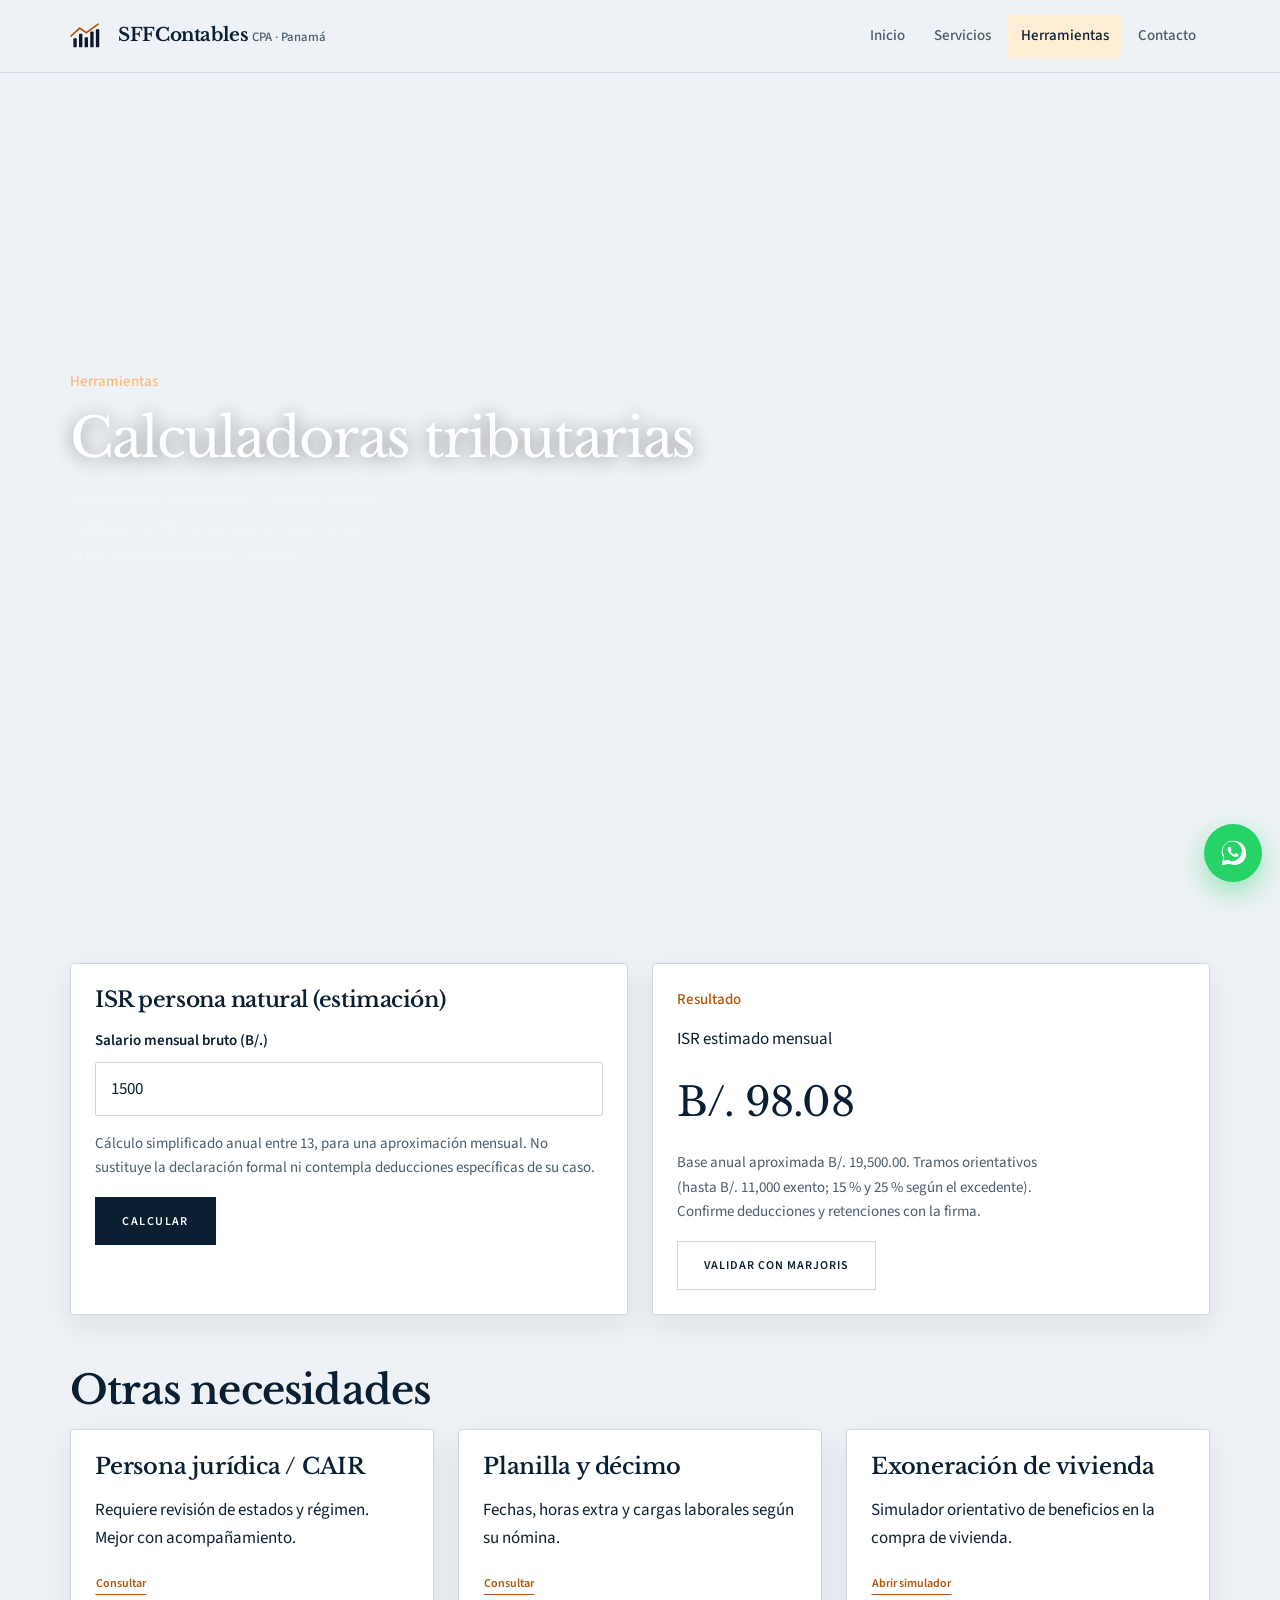
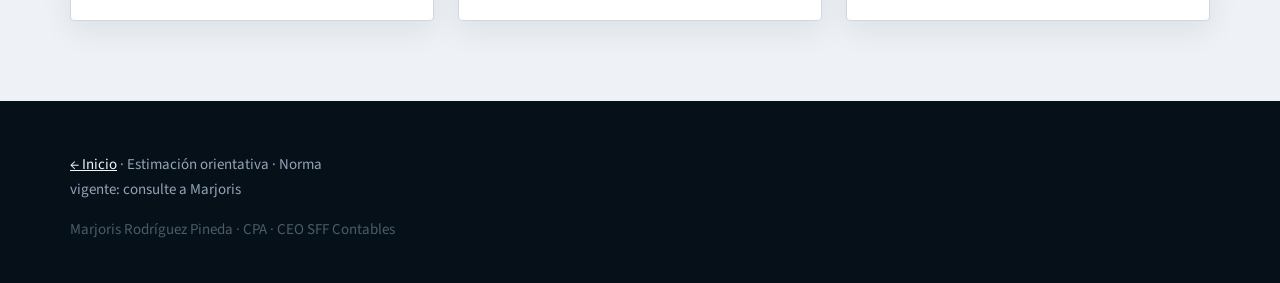
==== commit 0da41a76: "feat: home estilo firma global con fotos icónicas de Panamá Carrusel inequívoco (Canal, Biomuseo, Ca" ====
--- a/calculadoras.html
+++ b/calculadoras.html
@@ -9,7 +9,7 @@
   <link rel="canonical" href="https://www.sffcontables.com/calculadoras.html">
   <link rel="preconnect" href="https://fonts.googleapis.com">
   <link rel="preconnect" href="https://fonts.gstatic.com" crossorigin>
-  <link href="https://fonts.googleapis.com/css2?family=Outfit:wght@500;600;700&family=Work+Sans:wght@400;500;600&display=swap" rel="stylesheet">
+  <link href="https://fonts.googleapis.com/css2?family=Libre+Baskerville:ital,wght@0,400;0,700;1,400&family=Source+Sans+3:wght@400;500;600;700&display=swap" rel="stylesheet">
   <link rel="stylesheet" href="css/tokens.css">
   <link rel="stylesheet" href="css/base.css">
   <link rel="stylesheet" href="css/components.css">
@@ -40,8 +40,7 @@
         <a href="calculadoras.html" aria-current="page">Herramientas</a>
         <a href="index.html#contacto">Contacto</a>
       </nav>
-      <a class="btn btn--primary header-cta" href="https://wa.me/50767387942?text=Hola%20Marjoris%2C%20quiero%20validar%20una%20estimaci%C3%B3n%20tributaria." target="_blank" rel="noopener">Validar con Marjoris</a>
-    </div>
+</div>
   </header>
 
   <main>
@@ -102,7 +101,11 @@
       <p class="disclaimer">Marjoris Rodríguez Pineda · CPA · CEO SFF Contables</p>
     </div>
   </footer>
-  <a class="wa-fab" href="https://wa.me/50767387942" target="_blank" rel="noopener" aria-label="WhatsApp">WhatsApp</a>
+  <a class="wa-fab" href="https://wa.me/50767387942" target="_blank" rel="noopener" aria-label="Escribir por WhatsApp">
+    <svg viewBox="0 0 32 32" aria-hidden="true" fill="#fff">
+      <path d="M16.1 3C9.4 3 4 8.3 4 14.9c0 2.1.6 4.1 1.6 5.9L4 29l8.4-1.6c1.7.9 3.6 1.4 5.6 1.4 6.7 0 12.1-5.3 12.1-11.9C30.1 8.3 24.7 3 16.1 3zm0 21.7c-1.8 0-3.5-.5-5-1.3l-.4-.2-5 1 1-4.8-.2-.4c-1-1.6-1.5-3.4-1.5-5.2 0-5.5 4.6-10 10.2-10s10.2 4.5 10.2 10-4.6 10.9-10.3 10.9zm5.6-7.5c-.3-.2-1.8-.9-2.1-1-.3-.1-.5-.2-.7.2s-.8 1-.9 1.1-.3.2-.6.1c-.3-.2-1.2-.4-2.3-1.4-.8-.7-1.4-1.6-1.6-1.9-.2-.3 0-.4.1-.6.1-.1.3-.3.4-.5.1-.2.2-.3.3-.5.1-.2 0-.4 0-.5s-.7-1.6-.9-2.2c-.2-.6-.5-.5-.7-.5h-.6c-.2 0-.5.1-.8.4-.3.3-1 1-1 2.4s1 2.8 1.2 3c.1.2 2 3.1 4.9 4.3 1.7.7 2.4.8 3.2.7.5-.1 1.8-.7 2-1.4.2-.7.2-1.3.2-1.4 0-.1-.3-.2-.6-.4z"/>
+    </svg>
+  </a>
   <script src="js/main.js" defer></script>
   <script>
     function formatB(n) {
--- a/css/tokens.css
+++ b/css/tokens.css
@@ -1,39 +1,41 @@
 :root {
-  /* UI UX Pro Max — Authority navy + trust gold (moderno) */
-  --color-primary: #0f172a;
-  --color-primary-deep: #020617;
-  --color-primary-soft: #1e293b;
-  --color-surface: #f8fafc;
+  /* Editorial firm — navy + amber, contraste AA */
+  --color-primary: #0b1f33;
+  --color-primary-deep: #061018;
+  --color-primary-soft: #152a40;
+  --color-surface: #eef2f6;
   --color-surface-elevated: #ffffff;
-  --color-ink: #0f172a;
-  --color-ink-muted: #475569;
-  --color-ink-on-primary: #f8fafc;
+  --color-ink: #0b1f33;
+  --color-ink-muted: #4a5c6a;
+  --color-ink-on-primary: #f1f5f9;
   --color-ink-on-primary-muted: #94a3b8;
   --color-accent: #b45309;
   --color-accent-hover: #92400e;
   --color-accent-soft: #ffedd5;
-  --color-border: #e2e8f0;
+  --color-border: #d0d7e0;
   --color-success: #047857;
+  --color-wa: #25d366;
+  --color-wa-dark: #1ebe57;
   --color-warning: #b45309;
   --color-error: #dc2626;
   --color-focus: #1e3a8a;
 
-  --font-heading: "Outfit", system-ui, sans-serif;
-  --font-sans: "Work Sans", system-ui, -apple-system, "Segoe UI", sans-serif;
+  --font-heading: "Libre Baskerville", "Times New Roman", serif;
+  --font-sans: "Source Sans 3", "Segoe UI", system-ui, sans-serif;
   --font-serif: var(--font-heading);
 
   --text-xs: 0.8125rem;
   --text-sm: 0.9375rem;
   --text-base: 1.0625rem;
   --text-md: 1.125rem;
-  --text-lg: 1.35rem;
-  --text-xl: 1.75rem;
-  --text-2xl: 2.35rem;
-  --text-3xl: 3.25rem;
+  --text-lg: 1.4rem;
+  --text-xl: 1.85rem;
+  --text-2xl: 2.5rem;
+  --text-3xl: 3.4rem;
 
-  --leading-tight: 1.2;
-  --leading-body: 1.7;
-  --measure: 42ch;
+  --leading-tight: 1.15;
+  --leading-body: 1.65;
+  --measure: 40ch;
 
   --space-1: 0.25rem;
   --space-2: 0.5rem;
@@ -41,14 +43,15 @@
   --space-4: 1rem;
   --space-5: 1.5rem;
   --space-6: 2rem;
-  --space-7: 3.5rem;
+  --space-7: 3.25rem;
   --space-8: 5rem;
   --space-9: 7rem;
 
-  --radius-sm: 10px;
-  --radius-md: 16px;
-  --shadow-sm: 0 8px 24px rgba(15, 23, 42, 0.06);
-  --container: 1080px;
-  --header-h: 76px;
-  --transition: 200ms ease;
+  --radius-sm: 2px;
+  --radius-md: 4px;
+  --radius-btn: 0;
+  --shadow-sm: 0 10px 30px rgba(11, 31, 51, 0.08);
+  --container: 1140px;
+  --header-h: 72px;
+  --transition: 220ms ease;
 }
--- a/css/components.css
+++ b/css/components.css
@@ -3,7 +3,7 @@
   position: sticky;
   top: 0;
   z-index: 40;
-  background: rgba(248, 250, 252, 0.92);
+  background: rgba(238, 242, 246, 0.94);
   backdrop-filter: blur(12px);
   border-bottom: 1px solid var(--color-border);
   color: var(--color-ink);
@@ -52,7 +52,7 @@
   width: 44px;
   height: 44px;
   border: 1px solid var(--color-border);
-  border-radius: 999px;
+  border-radius: var(--radius-btn);
   background: var(--color-surface-elevated);
   color: var(--color-ink);
   cursor: pointer;
@@ -93,10 +93,6 @@
   background: var(--color-accent-soft);
 }
 
-.header-cta {
-  display: none;
-}
-
 @media (min-width: 900px) {
   .nav-toggle {
     display: none;
@@ -116,32 +112,27 @@
     padding: 0.5rem 0.85rem;
     font-size: var(--text-sm);
   }
-  .header-cta {
-    display: inline-flex;
-  }
-}
-
-/* Buttons */
+}
+
+/* Buttons — estilo premium (firmas globales: recto, preciso) */
 .btn {
   display: inline-flex;
   align-items: center;
   justify-content: center;
   gap: var(--space-2);
   min-height: 48px;
-  padding: 0.85rem 1.4rem;
-  border-radius: 999px;
+  padding: 0.85rem 1.65rem;
+  border-radius: 0;
   font-family: var(--font-sans);
-  font-size: var(--text-sm);
+  font-size: 0.75rem;
   font-weight: 600;
-  letter-spacing: 0;
+  letter-spacing: 0.12em;
+  text-transform: uppercase;
   text-decoration: none;
   border: 1px solid transparent;
   cursor: pointer;
-  transition: background var(--transition), color var(--transition), border-color var(--transition), transform var(--transition);
-}
-
-.btn:active {
-  transform: scale(0.98);
+  position: relative;
+  transition: background 0.25s ease, color 0.25s ease, border-color 0.25s ease, transform 0.25s ease, box-shadow 0.25s ease;
 }
 
 .btn:disabled,
@@ -151,34 +142,83 @@
 }
 
 .btn--primary {
+  background: #fff;
+  color: var(--color-primary);
+  border-color: #fff;
+  box-shadow: 0 12px 32px rgba(0, 0, 0, 0.28);
+}
+
+.btn--primary:hover {
+  background: var(--color-accent-soft);
+  border-color: var(--color-accent-soft);
+  color: var(--color-primary);
+  transform: translateY(-1px);
+  box-shadow: 0 16px 36px rgba(0, 0, 0, 0.32);
+}
+
+.btn--secondary {
+  background: transparent;
+  color: #fff;
+  border-color: rgba(255, 255, 255, 0.65);
+  backdrop-filter: blur(6px);
+}
+
+.btn--secondary:hover {
+  background: rgba(255, 255, 255, 0.12);
+  border-color: #fff;
+  color: #fff;
+  transform: translateY(-1px);
+}
+
+.btn--accent {
   background: var(--color-accent);
   color: #fff;
-}
-
-.btn--primary:hover {
+  border-color: var(--color-accent);
+}
+
+.btn--accent:hover {
   background: var(--color-accent-hover);
+  border-color: var(--color-accent-hover);
   color: #fff;
 }
 
-.btn--secondary {
+/* Botones sobre fondo claro */
+.btn--on-light.btn--primary,
+.site-header .btn--primary,
+.section:not(.section--dark) .btn--primary,
+.card .btn--primary,
+.result-box .btn--primary {
+  background: var(--color-primary);
+  color: #fff;
+  border-color: var(--color-primary);
+  box-shadow: none;
+}
+
+.btn--on-light.btn--primary:hover,
+.site-header .btn--primary:hover,
+.section:not(.section--dark) .btn--primary:hover,
+.card .btn--primary:hover,
+.result-box .btn--primary:hover {
+  background: var(--color-primary-soft);
+  border-color: var(--color-primary-soft);
+  color: #fff;
+}
+
+.btn--ghost,
+.section:not(.section--dark) .btn--secondary {
   background: transparent;
-  color: var(--color-ink-on-primary);
-  border-color: rgba(248, 250, 252, 0.35);
-}
-
-.btn--secondary:hover {
-  background: rgba(255, 255, 255, 0.08);
-  color: #fff;
-}
-
-.btn--ghost {
-  background: var(--color-surface-elevated);
   color: var(--color-ink);
   border-color: var(--color-border);
-}
-
-.btn--ghost:hover {
+  letter-spacing: 0.08em;
+  backdrop-filter: none;
+}
+
+.btn--ghost:hover,
+.section:not(.section--dark) .btn--secondary:hover {
   border-color: var(--color-primary);
+  background: var(--color-surface);
+  color: var(--color-ink);
+  transform: translateY(-1px);
 }
 
 .btn--text {
@@ -187,15 +227,22 @@
   min-height: auto;
   padding: 0;
   border-radius: 0;
-  text-decoration: underline;
-  text-underline-offset: 4px;
+  text-transform: none;
+  letter-spacing: 0;
+  text-decoration: none;
+  border-bottom: 1px solid currentColor;
   font-weight: 600;
+}
+
+.btn--text:hover {
+  color: var(--color-accent-hover);
 }
 
 .btn-row {
   display: flex;
   flex-wrap: wrap;
   gap: var(--space-3);
+  align-items: center;
 }
 
 /* Cards */
@@ -364,59 +411,339 @@
   display: block;
 }
 
-/* Hero */
+/* Hero — scrim fijo estilo Big 4 para legibilidad en cualquier foto */
 .hero {
+  position: relative;
+  isolation: isolate;
+  overflow: hidden;
+  color: var(--color-ink-on-primary);
+  padding: clamp(5rem, 12vw, 8rem) 0 clamp(4rem, 8vw, 6rem);
+  min-height: min(90vh, 820px);
+  display: flex;
+  flex-direction: column;
+  justify-content: center;
+}
+
+.hero__media {
+  position: absolute;
+  inset: 0;
+  z-index: -2;
+}
+
+.hero__slide {
+  position: absolute;
+  inset: 0;
+  background-position: center;
+  background-size: cover;
+  opacity: 0;
+  transform: scale(1.06);
+  transition: opacity 1.2s ease, transform 8s ease;
+}
+
+.hero__slide.is-active {
+  opacity: 1;
+  transform: scale(1);
+}
+
+.hero__overlay {
+  position: absolute;
+  inset: 0;
+  z-index: -1;
   background:
-    radial-gradient(1200px 500px at 80% -10%, rgba(180, 83, 9, 0.18), transparent 55%),
-    linear-gradient(160deg, #0f172a 0%, #1e293b 100%);
-  color: var(--color-ink-on-primary);
-  padding: var(--space-8) 0 var(--space-7);
+    linear-gradient(105deg, rgba(6, 16, 24, 0.94) 0%, rgba(6, 16, 24, 0.88) 38%, rgba(6, 16, 24, 0.55) 62%, rgba(6, 16, 24, 0.28) 100%),
+    linear-gradient(0deg, rgba(6, 16, 24, 0.7) 0%, transparent 42%);
 }
 
 .hero__grid {
+  position: relative;
   display: grid;
-  gap: var(--space-7);
-  align-items: center;
-}
-
-@media (min-width: 900px) {
+  gap: var(--space-6);
+  align-items: end;
+}
+
+@media (min-width: 960px) {
   .hero__grid {
-    grid-template-columns: 1.2fr 0.8fr;
+    grid-template-columns: minmax(0, 1.15fr) minmax(260px, 0.7fr);
     gap: var(--space-8);
   }
 }
 
-.hero h1,
-.hero h2,
-.hero h3 {
-  color: var(--color-ink-on-primary);
-}
-
-.hero h1 span {
-  color: #fdba74;
-}
-
-.hero p {
-  color: var(--color-ink-on-primary-muted);
+.hero__copy {
+  max-width: 38rem;
+  padding: 1.6rem 1.5rem 1.75rem;
+  background: rgba(6, 16, 24, 0.88);
+  border-left: 3px solid var(--color-accent);
+  backdrop-filter: blur(12px);
+  box-shadow: 0 24px 60px rgba(0, 0, 0, 0.45);
+}
+
+.hero__eyebrow {
+  margin: 0 0 0.85rem;
+  color: #f0b27a;
+  font-family: var(--font-sans);
+  font-size: 0.75rem;
+  font-weight: 700;
+  letter-spacing: 0.16em;
+  text-transform: uppercase;
+}
+
+.hero h1 {
+  color: #fff;
+  margin-bottom: 1rem;
+  font-weight: 400;
+  text-shadow: 0 2px 18px rgba(0, 0, 0, 0.45);
+}
+
+.hero h1 em {
+  font-style: italic;
+  color: #f0b27a;
+}
+
+.hero__lead {
+  color: rgba(247, 244, 239, 0.92);
   font-size: var(--text-md);
   max-width: 34ch;
+  margin: 0 0 1.25rem;
+}
+
+.hero__offer {
+  display: inline-flex;
+  align-items: center;
+  flex-wrap: wrap;
+  gap: 0.65rem;
+  margin: 0 0 1.4rem;
+  color: #fff;
+  font-size: 0.95rem;
+  font-weight: 500;
+  max-width: none;
+}
+
+.hero__offer-mark {
+  display: inline-flex;
+  align-items: center;
+  padding: 0.4rem 0.7rem;
+  background: var(--color-accent);
+  color: #fff;
+  font-size: 0.6875rem;
+  font-weight: 700;
+  letter-spacing: 0.12em;
+  text-transform: uppercase;
+}
+
+.hero__caption {
+  margin: 1.25rem 0 0;
+  font-size: 0.75rem;
+  letter-spacing: 0.08em;
+  text-transform: uppercase;
+  color: rgba(247, 244, 239, 0.65);
+}
+
+.hero__dots {
+  position: absolute;
+  left: max(1.25rem, calc((100% - var(--container)) / 2));
+  bottom: 1.5rem;
+  display: flex;
+  gap: 0.45rem;
+  z-index: 2;
+}
+
+.hero__dot {
+  width: 2.25rem;
+  height: 2px;
+  border: 0;
+  padding: 0;
+  background: rgba(255, 255, 255, 0.35);
+  cursor: pointer;
+  transition: background var(--transition), width var(--transition);
+}
+
+.hero__dot[aria-selected="true"] {
+  background: #f0b27a;
+  width: 3rem;
 }
 
 .hero-panel {
-  background: rgba(255, 255, 255, 0.06);
-  border: 1px solid rgba(255, 255, 255, 0.12);
-  border-radius: var(--radius-md);
+  background: rgba(247, 244, 239, 0.94);
+  border: 0;
+  border-radius: 0;
   padding: var(--space-5);
-  backdrop-filter: blur(8px);
+  color: var(--color-ink);
+  box-shadow: 0 24px 50px rgba(0, 0, 0, 0.28);
 }
 
 .hero-panel__label {
-  font-size: var(--text-sm);
-  font-weight: 500;
-  letter-spacing: 0;
-  text-transform: none;
-  color: #fdba74;
+  font-size: 0.7rem;
+  font-weight: 700;
+  letter-spacing: 0.14em;
+  text-transform: uppercase;
+  color: var(--color-accent);
   margin-bottom: var(--space-3);
+}
+
+.hero-panel p {
+  color: var(--color-ink-muted);
+}
+
+.hero-panel strong {
+  color: var(--color-ink);
+  font-family: var(--font-heading);
+  font-size: 1.15rem;
+  font-weight: 400;
+}
+
+@media (prefers-reduced-motion: reduce) {
+  .hero__slide {
+    transition: none;
+    transform: none;
+  }
+}
+
+/* Jurisdiction strip — marco legal panameño */
+.jur-strip {
+  background: var(--color-primary);
+  color: var(--color-ink-on-primary-muted);
+  padding: 1.1rem 0;
+  font-size: 0.8rem;
+  letter-spacing: 0.04em;
+}
+
+.jur-strip__inner {
+  display: flex;
+  flex-wrap: wrap;
+  gap: 0.75rem 1.75rem;
+  align-items: center;
+}
+
+.jur-strip strong {
+  color: #f0b27a;
+  font-weight: 600;
+  letter-spacing: 0.08em;
+  text-transform: uppercase;
+  font-size: 0.7rem;
+}
+
+.jur-strip span {
+  color: rgba(247, 244, 239, 0.78);
+}
+
+/* Service rows — estilo firmas globales */
+.service-list {
+  border-top: 1px solid var(--color-border);
+}
+
+.service-row {
+  display: grid;
+  gap: 0.75rem;
+  padding: 1.35rem 0;
+  border-bottom: 1px solid var(--color-border);
+  text-decoration: none;
+  color: inherit;
+  transition: background 0.2s ease, padding-left 0.2s ease;
+}
+
+@media (min-width: 720px) {
+  .service-row {
+    grid-template-columns: 3.5rem 1fr auto;
+    align-items: baseline;
+    gap: 1.5rem;
+  }
+}
+
+.service-row:hover {
+  background: rgba(255, 255, 255, 0.55);
+  padding-left: 0.5rem;
+}
+
+.service-row__num {
+  font-family: var(--font-heading);
+  font-size: 1rem;
+  color: var(--color-accent);
+}
+
+.service-row h3 {
+  margin: 0 0 0.25rem;
+  font-size: 1.25rem;
+  font-weight: 400;
+}
+
+.service-row p {
+  margin: 0;
+  max-width: 48ch;
+  color: var(--color-ink-muted);
+}
+
+.service-row__link {
+  font-size: 0.75rem;
+  font-weight: 700;
+  letter-spacing: 0.1em;
+  text-transform: uppercase;
+  color: var(--color-primary);
+}
+
+.case-row {
+  display: grid;
+  gap: 0.5rem;
+  padding: 1.75rem 0;
+  border-bottom: 1px solid var(--color-border);
+}
+
+@media (min-width: 800px) {
+  .case-row {
+    grid-template-columns: 10rem 1fr;
+    gap: 2rem;
+  }
+}
+
+.case-row__meta {
+  font-size: 0.75rem;
+  font-weight: 700;
+  letter-spacing: 0.1em;
+  text-transform: uppercase;
+  color: var(--color-accent);
+}
+
+.case-row h3 {
+  margin: 0 0 0.4rem;
+  font-weight: 400;
+}
+
+.insight-grid {
+  display: grid;
+  gap: 0;
+  border-top: 1px solid rgba(255, 255, 255, 0.12);
+}
+
+@media (min-width: 800px) {
+  .insight-grid {
+    grid-template-columns: repeat(3, 1fr);
+  }
+}
+
+.insight {
+  padding: 1.75rem 1.25rem;
+  border-bottom: 1px solid rgba(255, 255, 255, 0.12);
+}
+
+@media (min-width: 800px) {
+  .insight {
+    border-bottom: 0;
+    border-right: 1px solid rgba(255, 255, 255, 0.12);
+    padding: 2rem 1.5rem;
+  }
+  .insight:last-child {
+    border-right: 0;
+  }
+}
+
+.insight h3 {
+  color: #fff;
+  font-weight: 400;
+  font-size: 1.2rem;
+}
+
+.insight p {
+  color: var(--color-ink-on-primary-muted);
+  margin: 0;
 }
 
 .profile {
@@ -434,28 +761,37 @@
   border: 3px solid var(--color-accent-soft);
 }
 
-/* Sticky WA */
+/* WhatsApp flotante — verde oficial + logo */
 .wa-fab {
   position: fixed;
-  right: 1rem;
-  bottom: 1rem;
+  right: 1.1rem;
+  bottom: 1.1rem;
   z-index: 50;
   display: inline-flex;
   align-items: center;
-  gap: var(--space-2);
-  min-height: 48px;
-  padding: 0.75rem 1.2rem;
-  background: var(--color-accent);
+  justify-content: center;
+  width: 58px;
+  height: 58px;
+  padding: 0;
+  background: var(--color-wa);
   color: #fff !important;
   text-decoration: none;
-  font-weight: 600;
-  border-radius: 999px;
-  box-shadow: 0 12px 28px rgba(15, 23, 42, 0.2);
+  border-radius: 50%;
+  box-shadow: 0 10px 28px rgba(37, 211, 102, 0.45);
+  transition: background 0.2s ease, transform 0.2s ease, box-shadow 0.2s ease;
+}
+
+.wa-fab svg {
+  width: 30px;
+  height: 30px;
+  display: block;
 }
 
 .wa-fab:hover {
-  background: var(--color-accent-hover);
+  background: var(--color-wa-dark);
   color: #fff !important;
+  transform: translateY(-2px);
+  box-shadow: 0 14px 32px rgba(37, 211, 102, 0.55);
 }
 
 /* Footer */
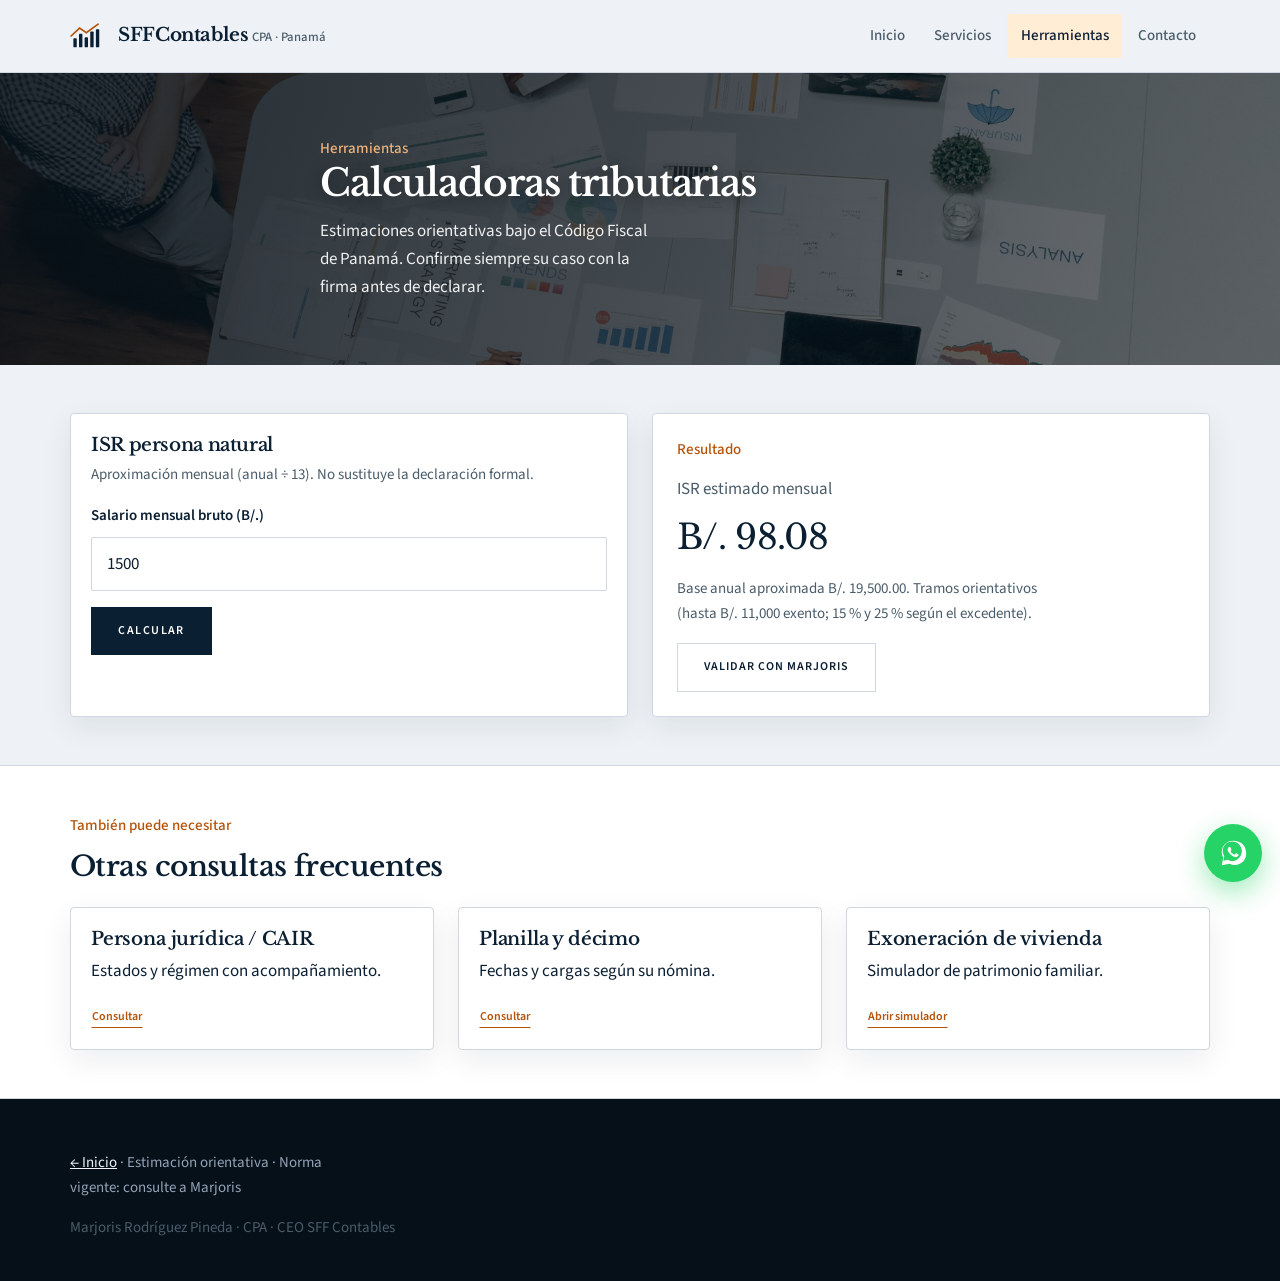
==== commit 8e77f507: "fix: rediseña calculadoras y compacta la sección Firma Fondo de reunión contable, tipografía legible" ====
--- a/calculadoras.html
+++ b/calculadoras.html
@@ -5,7 +5,7 @@
   <meta name="viewport" content="width=device-width, initial-scale=1">
   <title>Calculadoras tributarias · SFFContables</title>
   <meta name="description" content="Estimaciones orientativas de ISR para persona natural en Panamá. Valide su caso con Marjoris Rodríguez Pineda, CPA · CEO SFF Contables.">
-  <meta name="theme-color" content="#0F172A">
+  <meta name="theme-color" content="#0B1F33">
   <link rel="canonical" href="https://www.sffcontables.com/calculadoras.html">
   <link rel="preconnect" href="https://fonts.googleapis.com">
   <link rel="preconnect" href="https://fonts.gstatic.com" crossorigin>
@@ -19,11 +19,11 @@
     <div class="container site-header__inner">
       <a class="brand" href="index.html" aria-label="SFFContables inicio">
         <svg class="brand__mark" width="36" height="28" viewBox="0 0 64 48" aria-hidden="true">
-          <rect x="6" y="28" width="6" height="16" rx="1.5" fill="#0F172A"/>
-          <rect x="16" y="20" width="6" height="24" rx="1.5" fill="#0F172A"/>
-          <rect x="26" y="26" width="6" height="18" rx="1.5" fill="#0F172A"/>
-          <rect x="36" y="16" width="6" height="28" rx="1.5" fill="#0F172A"/>
-          <rect x="46" y="12" width="6" height="32" rx="1.5" fill="#0F172A"/>
+          <rect x="6" y="28" width="6" height="16" rx="1.5" fill="#0B1F33"/>
+          <rect x="16" y="20" width="6" height="24" rx="1.5" fill="#0B1F33"/>
+          <rect x="26" y="26" width="6" height="18" rx="1.5" fill="#0B1F33"/>
+          <rect x="36" y="16" width="6" height="28" rx="1.5" fill="#0B1F33"/>
+          <rect x="46" y="12" width="6" height="32" rx="1.5" fill="#0B1F33"/>
           <polyline points="2,24 17,10 29,18 50,3" fill="none" stroke="#B45309" stroke-width="3" stroke-linecap="round"/>
         </svg>
         <span>
@@ -40,54 +40,58 @@
         <a href="calculadoras.html" aria-current="page">Herramientas</a>
         <a href="index.html#contacto">Contacto</a>
       </nav>
-</div>
+    </div>
   </header>
 
   <main>
-    <section class="hero" style="padding-block:3rem">
-      <div class="container">
-        <p class="eyebrow" style="color:#fdba74">Herramientas</p>
+    <section class="page-hero" style="background-image:url('images/sections/meeting-finance.jpg')">
+      <div class="page-hero__overlay" aria-hidden="true"></div>
+      <div class="container page-hero__inner">
+        <p class="eyebrow" style="color:#f0b27a">Herramientas</p>
         <h1>Calculadoras tributarias</h1>
-        <p>Estimaciones orientativas. Las tasas pueden cambiar; confirme siempre su caso con la firma antes de declarar o decidir.</p>
+        <p>Estimaciones orientativas bajo el Código Fiscal de Panamá. Confirme siempre su caso con la firma antes de declarar.</p>
       </div>
     </section>
 
-    <section class="section">
+    <section class="section section--tight">
       <div class="container tool-shell">
-        <div class="card">
-          <h2 style="font-size:1.35rem">ISR persona natural (estimación)</h2>
+        <div class="card card--compact">
+          <h2>ISR persona natural</h2>
+          <p class="disclaimer" style="margin-bottom:1rem">Aproximación mensual (anual ÷ 13). No sustituye la declaración formal.</p>
           <div class="field">
             <label for="salario">Salario mensual bruto (B/.)</label>
             <input id="salario" class="nums" type="number" min="0" step="50" value="1500">
           </div>
-          <p class="disclaimer">Cálculo simplificado anual entre 13, para una aproximación mensual. No sustituye la declaración formal ni contempla deducciones específicas de su caso.</p>
-          <button type="button" class="btn btn--primary" id="calcIsr">Calcular</button>
+          <button type="button" class="btn btn--primary btn--on-light" id="calcIsr">Calcular</button>
         </div>
-        <div class="result-box">
+        <div class="result-box result-box--compact">
           <p class="eyebrow">Resultado</p>
-          <p>ISR estimado mensual</p>
+          <p style="margin:0 0 0.35rem;color:var(--color-ink-muted)">ISR estimado mensual</p>
           <p id="isrOut" class="nums">B/. —</p>
           <p id="isrDetail" class="disclaimer"></p>
           <a class="btn btn--ghost" href="https://wa.me/50767387942?text=Hola%20Marjoris%2C%20quiero%20validar%20mi%20estimaci%C3%B3n%20de%20ISR." target="_blank" rel="noopener">Validar con Marjoris</a>
         </div>
       </div>
+    </section>
 
-      <div class="container" style="margin-top:var(--space-7)">
-        <h2>Otras necesidades</h2>
-        <div class="grid-3">
-          <article class="card">
+    <section class="section section--tight" style="background:#fff;border-block:1px solid var(--color-border)">
+      <div class="container">
+        <p class="eyebrow">También puede necesitar</p>
+        <h2 style="font-size:clamp(1.35rem,2.5vw,1.75rem)">Otras consultas frecuentes</h2>
+        <div class="grid-3" style="margin-top:var(--space-5)">
+          <article class="card card--compact">
             <h3>Persona jurídica / CAIR</h3>
-            <p>Requiere revisión de estados y régimen. Mejor con acompañamiento.</p>
+            <p>Estados y régimen con acompañamiento.</p>
             <a class="btn btn--text" href="https://wa.me/50767387942?text=Hola%20Marjoris%2C%20necesito%20orientaci%C3%B3n%20de%20ISR%20persona%20jur%C3%ADdica." target="_blank" rel="noopener">Consultar</a>
           </article>
-          <article class="card">
+          <article class="card card--compact">
             <h3>Planilla y décimo</h3>
-            <p>Fechas, horas extra y cargas laborales según su nómina.</p>
+            <p>Fechas y cargas según su nómina.</p>
             <a class="btn btn--text" href="https://wa.me/50767387942?text=Hola%20Marjoris%2C%20necesito%20ayuda%20con%20planilla." target="_blank" rel="noopener">Consultar</a>
           </article>
-          <article class="card">
+          <article class="card card--compact">
             <h3>Exoneración de vivienda</h3>
-            <p>Simulador orientativo de beneficios en la compra de vivienda.</p>
+            <p>Simulador de patrimonio familiar.</p>
             <a class="btn btn--text" href="vivienda.html">Abrir simulador</a>
           </article>
         </div>
@@ -123,7 +127,7 @@
       const mensualEq = impuesto / 13;
       document.getElementById("isrOut").textContent = formatB(mensualEq);
       document.getElementById("isrDetail").textContent =
-        "Base anual aproximada " + formatB(anual) + ". Tramos orientativos (hasta B/. 11,000 exento; 15 % y 25 % según el excedente). Confirme deducciones y retenciones con la firma.";
+        "Base anual aproximada " + formatB(anual) + ". Tramos orientativos (hasta B/. 11,000 exento; 15 % y 25 % según el excedente).";
     }
     document.getElementById("calcIsr").addEventListener("click", calc);
     document.getElementById("salario").addEventListener("change", calc);
@@ -131,4 +135,3 @@
   </script>
 </body>
 </html>
-
--- a/css/tokens.css
+++ b/css/tokens.css
@@ -29,9 +29,9 @@
   --text-base: 1.0625rem;
   --text-md: 1.125rem;
   --text-lg: 1.4rem;
-  --text-xl: 1.85rem;
-  --text-2xl: 2.5rem;
-  --text-3xl: 3.4rem;
+  --text-xl: 1.65rem;
+  --text-2xl: 2.15rem;
+  --text-3xl: 2.85rem;
 
   --leading-tight: 1.15;
   --leading-body: 1.65;
--- a/css/base.css
+++ b/css/base.css
@@ -92,11 +92,11 @@
 }
 
 .section {
-  padding: var(--space-8) 0;
+  padding: clamp(2.5rem, 5vw, 4rem) 0;
 }
 
 .section--tight {
-  padding: var(--space-7) 0;
+  padding: clamp(2rem, 4vw, 3rem) 0;
 }
 
 .section--dark {
--- a/css/components.css
+++ b/css/components.css
@@ -418,7 +418,7 @@
   overflow: hidden;
   color: var(--color-ink-on-primary);
   padding: clamp(5rem, 12vw, 8rem) 0 clamp(4rem, 8vw, 6rem);
-  min-height: min(90vh, 820px);
+  min-height: min(78vh, 640px);
   display: flex;
   flex-direction: column;
   justify-content: center;
@@ -450,31 +450,26 @@
   inset: 0;
   z-index: -1;
   background:
-    linear-gradient(105deg, rgba(6, 16, 24, 0.94) 0%, rgba(6, 16, 24, 0.88) 38%, rgba(6, 16, 24, 0.55) 62%, rgba(6, 16, 24, 0.28) 100%),
-    linear-gradient(0deg, rgba(6, 16, 24, 0.7) 0%, transparent 42%);
+    linear-gradient(180deg, rgba(6, 16, 24, 0.55) 0%, rgba(6, 16, 24, 0.72) 45%, rgba(6, 16, 24, 0.82) 100%),
+    radial-gradient(ellipse at center, rgba(6, 16, 24, 0.35) 0%, rgba(6, 16, 24, 0.55) 70%);
 }
 
 .hero__grid {
   position: relative;
   display: grid;
   gap: var(--space-6);
-  align-items: end;
-}
-
-@media (min-width: 960px) {
-  .hero__grid {
-    grid-template-columns: minmax(0, 1.15fr) minmax(260px, 0.7fr);
-    gap: var(--space-8);
-  }
+  align-items: center;
 }
 
 .hero__copy {
-  max-width: 38rem;
-  padding: 1.6rem 1.5rem 1.75rem;
-  background: rgba(6, 16, 24, 0.88);
+  max-width: 40rem;
+  padding: 1.75rem 1.65rem 1.9rem;
+  background: rgba(6, 16, 24, 0.9);
   border-left: 3px solid var(--color-accent);
   backdrop-filter: blur(12px);
   box-shadow: 0 24px 60px rgba(0, 0, 0, 0.45);
+  text-align: left;
+  margin-inline: 0;
 }
 
 .hero__eyebrow {
@@ -530,14 +525,6 @@
   text-transform: uppercase;
 }
 
-.hero__caption {
-  margin: 1.25rem 0 0;
-  font-size: 0.75rem;
-  letter-spacing: 0.08em;
-  text-transform: uppercase;
-  color: rgba(247, 244, 239, 0.65);
-}
-
 .hero__dots {
   position: absolute;
   left: max(1.25rem, calc((100% - var(--container)) / 2));
@@ -596,6 +583,267 @@
     transition: none;
     transform: none;
   }
+}
+
+/* Secciones con foto de fondo + contraste alto */
+.section--media {
+  position: relative;
+  isolation: isolate;
+  overflow: hidden;
+  background-color: var(--color-primary-deep);
+  background-size: cover;
+  background-position: center;
+  background-repeat: no-repeat;
+  color: #fff;
+}
+
+.section--media--firm {
+  padding-block: clamp(2.75rem, 5vw, 4rem);
+}
+
+.section--media__overlay {
+  position: absolute;
+  inset: 0;
+  z-index: 0;
+  background:
+    linear-gradient(100deg, rgba(6, 16, 24, 0.72) 0%, rgba(6, 16, 24, 0.45) 55%, rgba(6, 16, 24, 0.28) 100%);
+}
+
+.section--media__overlay--deep {
+  background:
+    linear-gradient(115deg, rgba(6, 16, 24, 0.88) 0%, rgba(6, 16, 24, 0.78) 42%, rgba(6, 16, 24, 0.62) 100%);
+}
+
+.section--media__content {
+  position: relative;
+  z-index: 1;
+}
+
+.media-intro {
+  max-width: 36rem;
+  padding: 1rem 1.15rem;
+  margin-bottom: 0.25rem;
+  background: rgba(6, 16, 24, 0.72);
+  border-left: 3px solid var(--color-accent);
+}
+
+.section--media h2,
+.section--media h3 {
+  color: #fff;
+  text-shadow: 0 2px 14px rgba(0, 0, 0, 0.4);
+}
+
+.firm-layout {
+  display: grid;
+  gap: 1.25rem;
+  align-items: end;
+}
+
+@media (min-width: 860px) {
+  .firm-layout {
+    grid-template-columns: 1.2fr 0.8fr;
+    gap: 1.75rem;
+  }
+}
+
+.firm-copy {
+  max-width: 34rem;
+}
+
+.firm-copy h2 {
+  margin-bottom: 0.75rem;
+  font-size: clamp(1.45rem, 2.8vw, 2rem);
+}
+
+.firm-copy p {
+  margin: 0;
+  color: rgba(255, 255, 255, 0.92);
+  max-width: 38ch;
+  text-shadow: 0 1px 10px rgba(0, 0, 0, 0.45);
+}
+
+.ceo-card {
+  display: flex;
+  flex-wrap: wrap;
+  gap: 1.25rem;
+  align-items: flex-start;
+  padding: 1.5rem;
+  background: rgba(255, 255, 255, 0.96);
+  color: var(--color-ink);
+  box-shadow: 0 24px 50px rgba(0, 0, 0, 0.35);
+}
+
+.ceo-card--slim {
+  gap: 0.85rem;
+  padding: 0.9rem 1rem;
+  align-items: center;
+  background: rgba(255, 255, 255, 0.94);
+  box-shadow: 0 12px 28px rgba(0, 0, 0, 0.28);
+  max-width: 28rem;
+  justify-self: end;
+}
+
+.ceo-card img {
+  width: 112px;
+  height: 112px;
+  object-fit: cover;
+  border-radius: 0;
+  flex-shrink: 0;
+  border: 0;
+}
+
+.ceo-card--slim img {
+  width: 72px;
+  height: 72px;
+}
+
+.ceo-card__role {
+  margin: 0 0 0.25rem;
+  font-size: 0.68rem;
+  font-weight: 700;
+  letter-spacing: 0.12em;
+  text-transform: uppercase;
+  color: var(--color-accent);
+}
+
+.ceo-card h3 {
+  margin: 0 0 0.35rem;
+  color: var(--color-ink);
+  font-weight: 400;
+  text-shadow: none;
+  font-size: 1.05rem;
+}
+
+.ceo-card p {
+  margin: 0 0 0.5rem;
+  color: var(--color-ink-muted);
+  max-width: 28ch;
+  font-size: 0.9rem;
+}
+
+.ceo-card__meta {
+  font-size: 0.875rem;
+  color: var(--color-ink) !important;
+  font-weight: 500;
+}
+
+/* Page hero (satélites: calculadoras, etc.) */
+.page-hero {
+  position: relative;
+  isolation: isolate;
+  overflow: hidden;
+  padding: clamp(2.75rem, 6vw, 4rem) 0;
+  background-color: var(--color-primary-deep);
+  background-size: cover;
+  background-position: center;
+  color: #fff;
+}
+
+.page-hero__overlay {
+  position: absolute;
+  inset: 0;
+  z-index: 0;
+  background: linear-gradient(105deg, rgba(6, 16, 24, 0.88) 0%, rgba(6, 16, 24, 0.72) 55%, rgba(6, 16, 24, 0.55) 100%);
+}
+
+.page-hero__inner {
+  position: relative;
+  z-index: 1;
+  max-width: 40rem;
+  text-align: left;
+}
+
+.page-hero h1 {
+  color: #fff;
+  font-size: clamp(1.75rem, 3.5vw, 2.35rem);
+  margin-bottom: 0.75rem;
+  text-shadow: 0 2px 16px rgba(0, 0, 0, 0.4);
+}
+
+.page-hero p {
+  color: rgba(255, 255, 255, 0.92);
+  margin: 0;
+  max-width: 42ch;
+}
+
+.card--compact {
+  padding: 1.25rem;
+}
+
+.card--compact h2,
+.card--compact h3 {
+  margin-bottom: 0.5rem;
+  font-size: 1.15rem;
+}
+
+.result-box--compact {
+  padding: 1.25rem;
+}
+
+.result-box--compact .nums {
+  font-size: clamp(1.75rem, 3vw, 2.15rem);
+  margin: 0.25rem 0 0.75rem;
+}
+
+.tool-grid {
+  display: grid;
+  gap: 1rem;
+  margin-top: var(--space-6);
+}
+
+@media (min-width: 800px) {
+  .tool-grid {
+    grid-template-columns: repeat(3, 1fr);
+    gap: 1.25rem;
+  }
+}
+
+.tool-card {
+  display: flex;
+  flex-direction: column;
+  gap: 0.65rem;
+  padding: 1.5rem 1.35rem;
+  background: rgba(255, 255, 255, 0.96);
+  color: var(--color-ink);
+  text-decoration: none;
+  border: 1px solid rgba(255, 255, 255, 0.2);
+  transition: transform 0.2s ease, box-shadow 0.2s ease;
+  min-height: 100%;
+}
+
+.tool-card:hover {
+  transform: translateY(-3px);
+  box-shadow: 0 18px 40px rgba(0, 0, 0, 0.28);
+  color: var(--color-ink);
+}
+
+.tool-card__label {
+  font-size: 0.75rem;
+  font-weight: 700;
+  letter-spacing: 0.12em;
+  color: var(--color-accent);
+}
+
+.tool-card h3 {
+  margin: 0;
+  color: var(--color-ink);
+  font-weight: 400;
+  font-size: 1.25rem;
+  text-shadow: none;
+}
+
+.tool-card p {
+  margin: 0;
+  color: var(--color-ink-muted);
+  flex: 1;
+}
+
+.tool-card__cta {
+  font-size: 0.75rem;
+  font-weight: 700;
+  letter-spacing: 0.12em;
+  text-transform: uppercase;
+  color: var(--color-primary);
 }
 
 /* Jurisdiction strip — marco legal panameño */
